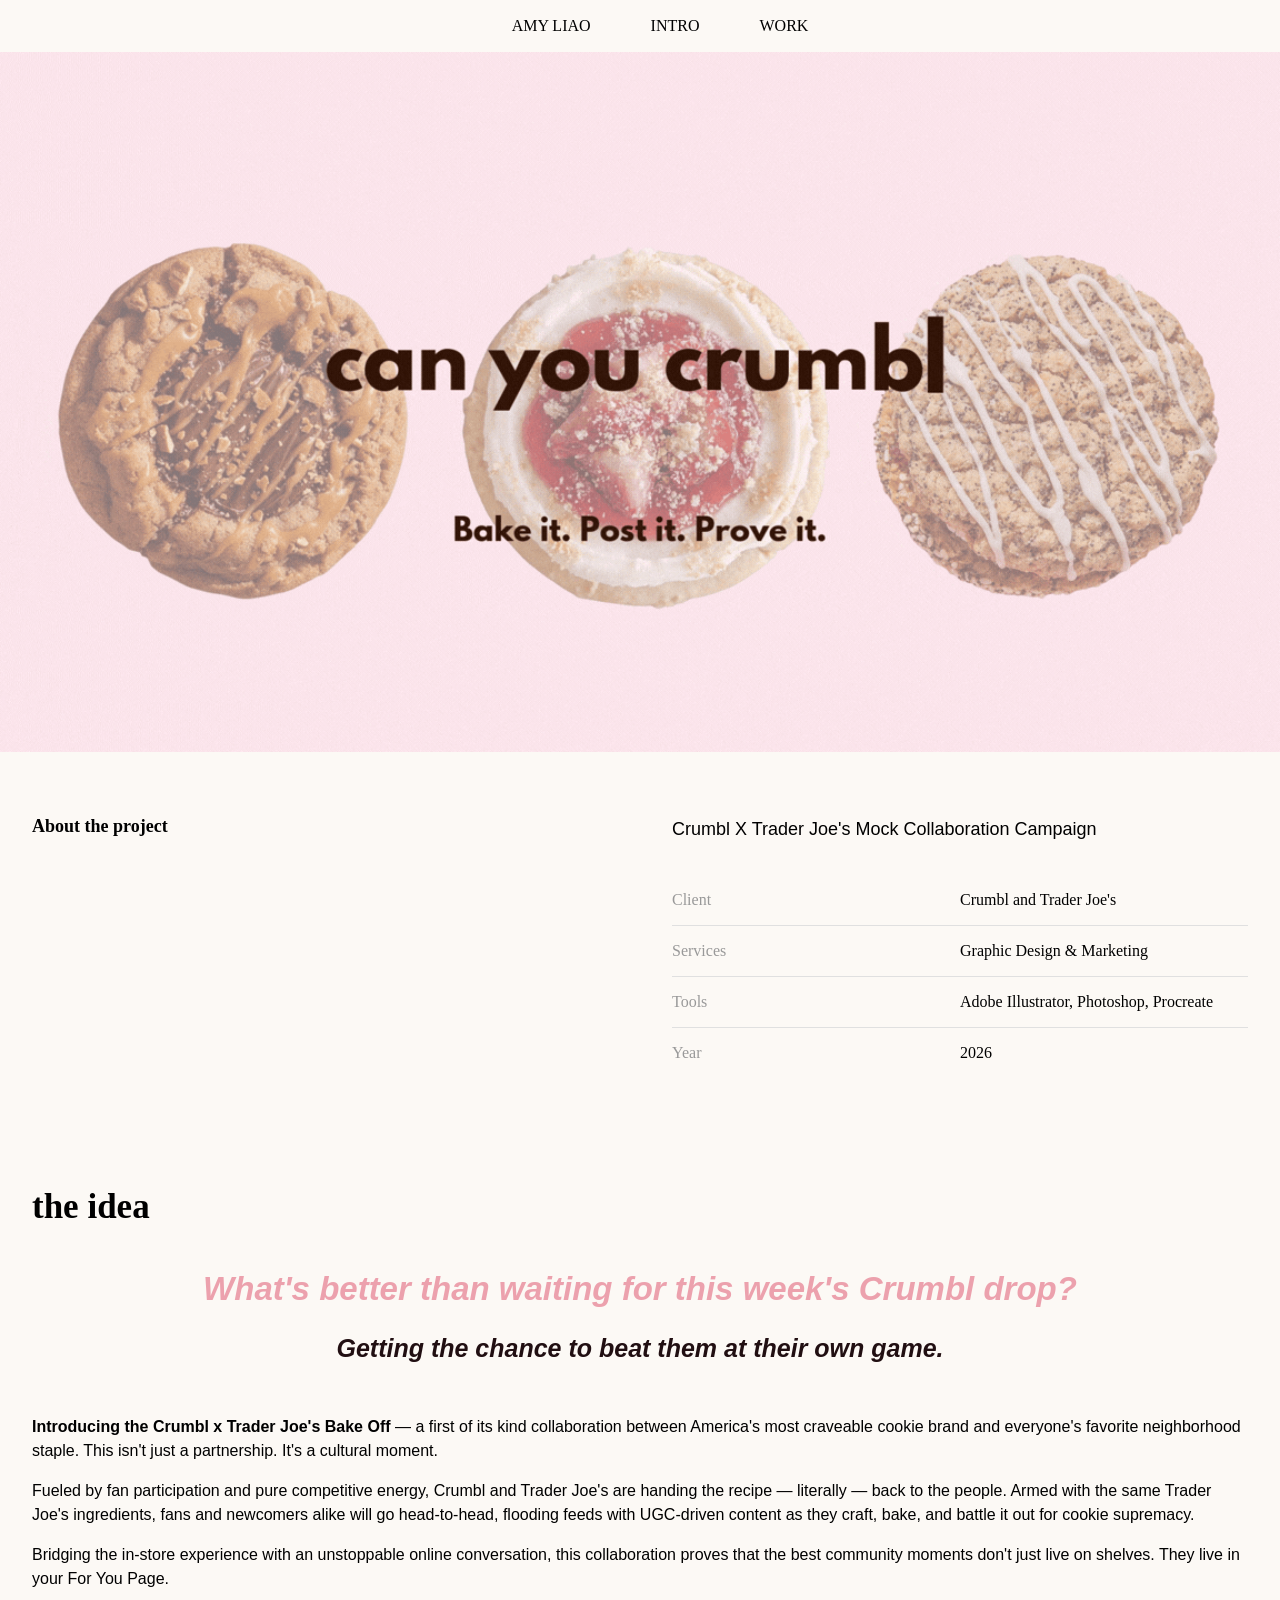
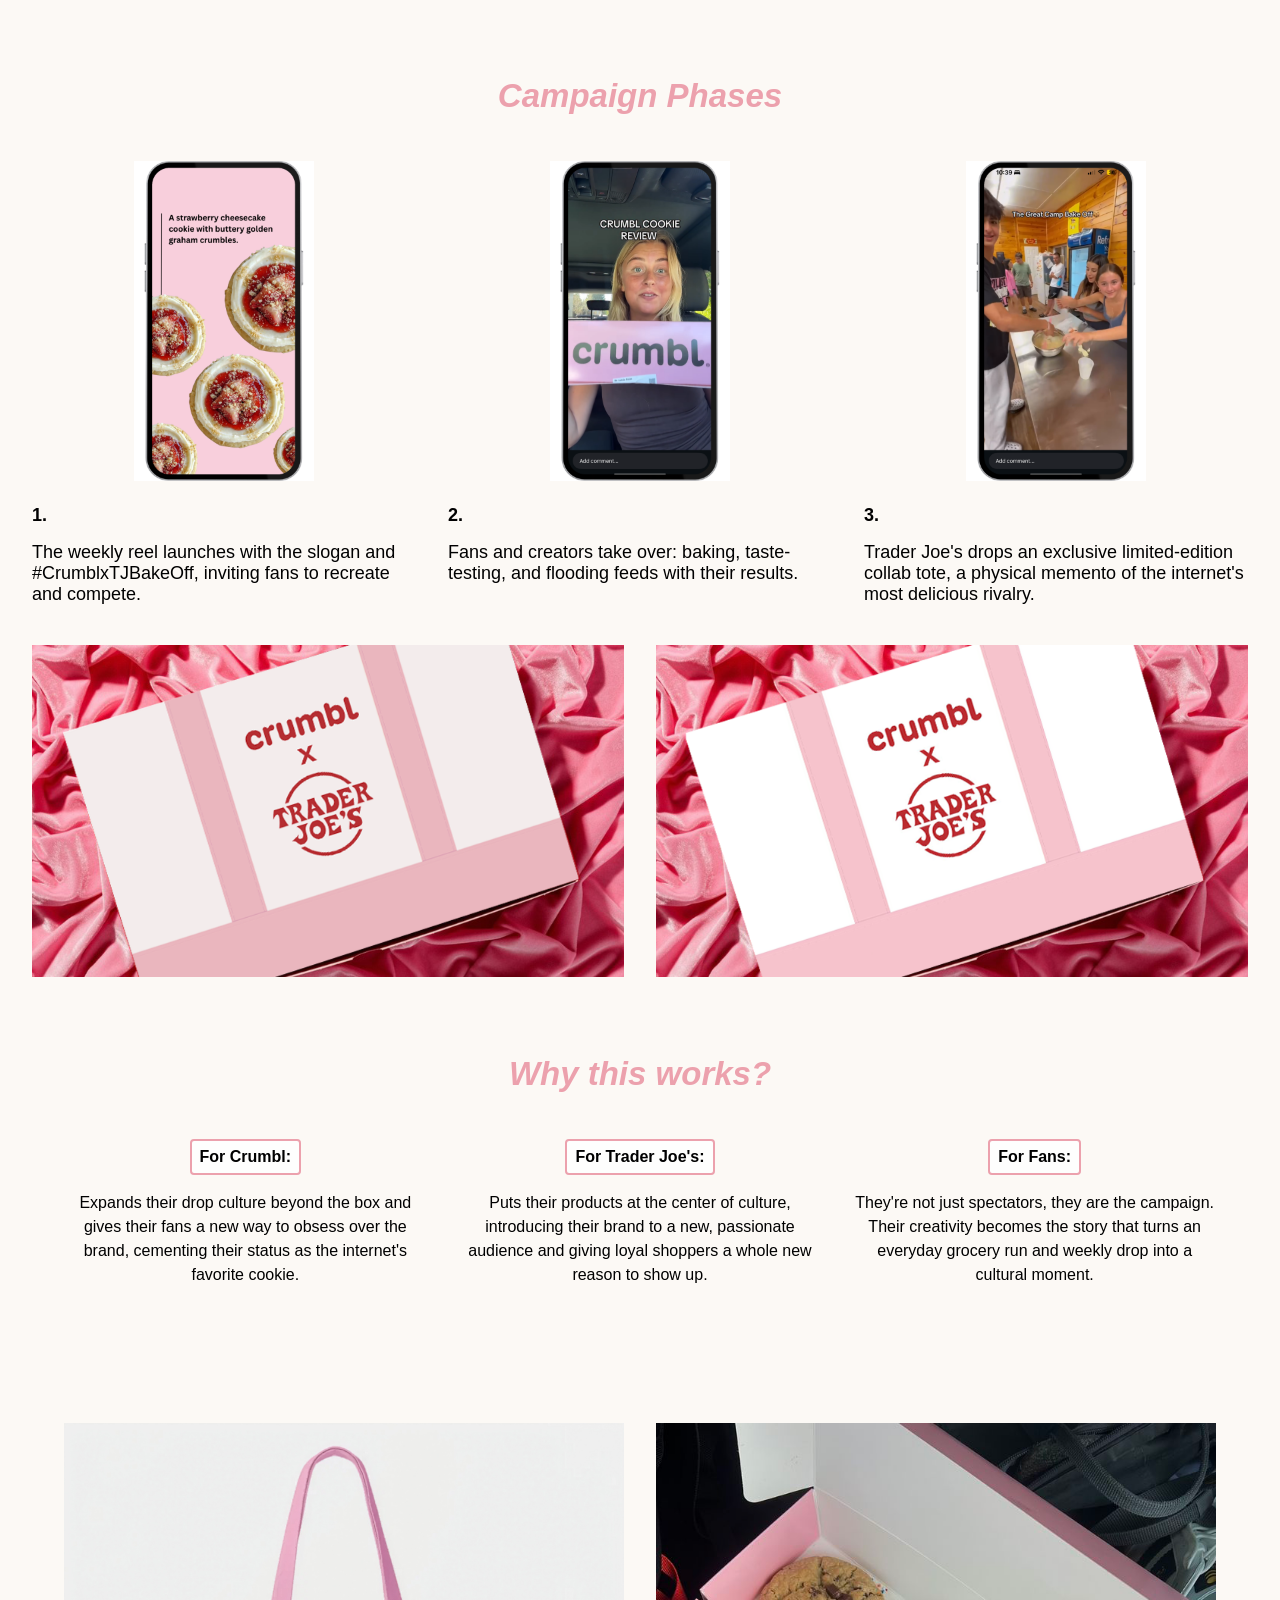
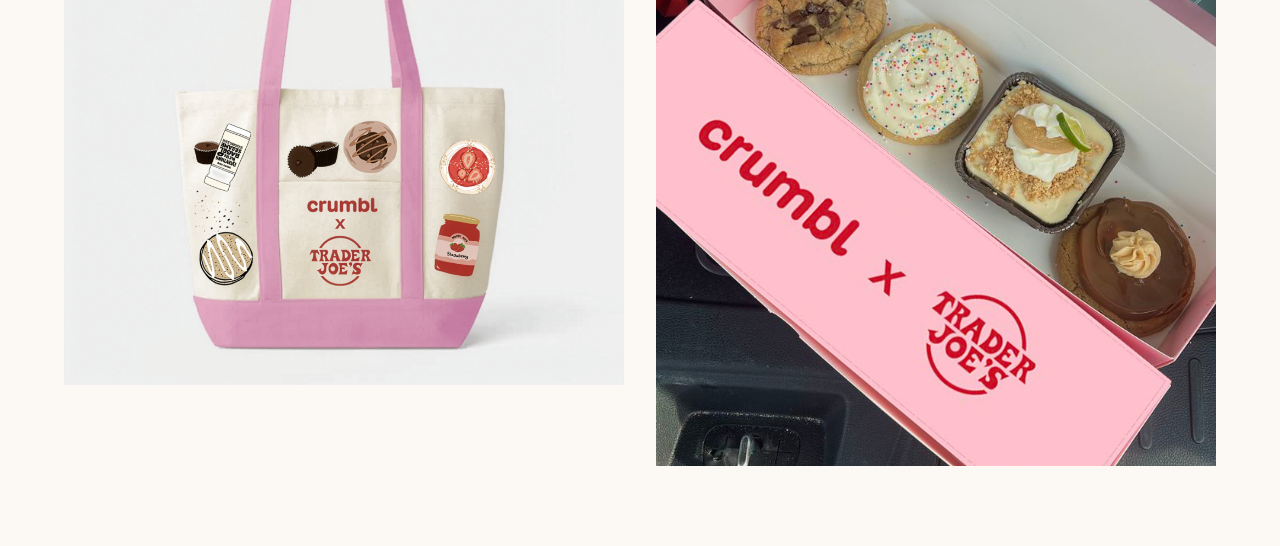
==== crumbl x tj.html @ 6d9e6a3c "crumbl" ====
<!DOCTYPE html>
<html lang="en">
<head>
    <meta charset="UTF-8">
    <meta name="viewport" content="width=device-width, initial-scale=1.0">
    <title>Crumbl x TJ</title>
    <link rel="stylesheet" href="style.css">
</head>
<body>
    <nav class="nav">
            <ul>
                <li><a href="index.html">AMY LIAO</a></li>
                <li><a href="intro.html">INTRO</a></li>
                <li><a href="work.html">WORK</a></li>
            </ul>
    </nav>

    <div class="hero-image">
        <img src="visuals /crumb hero screen.gif" alt="Crumbl Hero Screen">
    </div>


    <div class="about-project">
        <div class="info-left">
            <h3>About the project</h3>
        </div>
        <div class="info-right">
            <p>Crumbl X Trader Joe's Mock Collaboration Campaign</p>
            
            <div class="project-details">
                <div class="detail-row">
                    <span class="detail-label">Client</span>
                    <span class="detail-value">Crumbl and Trader Joe's</span>
                </div>
                <div class="detail-row">
                    <span class="detail-label">Services</span>
                    <span class="detail-value">Graphic Design & Marketing </span>
                </div>
                <div class="detail-row">
                    <span class="detail-label">Tools</span>
                    <span class="detail-value">Adobe Illustrator, Photoshop, Procreate</span>
                </div>
                <div class="detail-row">
                    <span class="detail-label">Year</span>
                    <span class="detail-value">2026</span>
                </div>
            </div>
        </div>
    </div>

    <div class="text-content">
        <h2><strong>the idea</strong></h2>
        <div class="subline1"> 
             <p><strong><i> What's better than waiting for this week's Crumbl drop? </i></p> </strong>
        </div>
        <div class="subline2"> 
             <p><strong><i> Getting the chance to beat them at their own game. </i></p> </strong>
        </div>
        <p> <strong>Introducing the Crumbl x Trader Joe's Bake Off</strong>  — a first of its kind collaboration between America's most craveable cookie brand and everyone's favorite neighborhood staple. This isn't just a partnership. It's a cultural moment. </p>
        <p> Fueled by fan participation and pure competitive energy, Crumbl and Trader Joe's are handing the recipe — literally — back to the people. Armed with the same Trader Joe's ingredients, fans and newcomers alike will go head-to-head, flooding feeds with UGC-driven content as they craft, bake, and battle it out for cookie supremacy. </p>
    
        <p> Bridging the in-store experience with an unstoppable online conversation, this collaboration proves that the best community moments don't just live on shelves. They live in your For You Page. 
        </p>
    </div>

    <div class="text-content">
        <div class="subline1"> 
            <p><strong><i> Campaign Phases </i></strong></p> 
    
        </div>
    </div>

     <div class="campaign-phase">
        <div class="campaign-step">
                <img src="visuals /cookiestory.png" alt="cookie reveal">
                <p><strong>1.</strong></p>
                <p>The weekly reel launches with the slogan and #CrumblxTJBakeOff, inviting fans to recreate and compete.</p>
        </div>
    
            <div class="campaign-step">
                <img src="visuals /reviewstory.png" alt="Crumbl Review">
                <p><strong>2.</strong>  </p>
                <p>Fans and creators take over: baking, taste-testing, and flooding feeds with their results.</p>
        </div>
        <div class="campaign-step">
                <img src="visuals /bakingstory.png" alt="Baking Story">
                <p><strong>3.</strong>  </p>
                <p>Trader Joe's drops an exclusive limited-edition collab tote,  a physical memento of the internet's most delicious rivalry.</p>
        </div>
    </div>
    
    <div class="mockups">
        <div class="mockup-gallery">
            
        <img src="visuals /26cookie.png" alt="Crumbl x TJ Mockup 1">
        <img src="visuals /6cookie.png" alt="Crumbl x TJ Mockup 2">
        </div>
    </div>

    <div class="text-content">
        <div class="subline1"> 
            <p><strong><i> Why this works? </i></strong></p>
        </div>
        <div class="chart">
            <div class="chart-item">
                <p class="chart-label">For Crumbl:</p>
                <p>Expands their drop culture beyond the box and gives their fans a new way to obsess over the brand, cementing their status as the internet's favorite cookie.</p>
            </div>
            <div class="chart-item">
                <p class="chart-label">For Trader Joe's:</p>
                <p>Puts their products at the center of culture, introducing their brand to a new, passionate audience and giving loyal shoppers a whole new reason to show up.</p>
            </div>
            <div class="chart-item">
                <p class="chart-label">For Fans:</p>
                <p>They're not just spectators, they are the campaign. Their creativity becomes the story that turns an everyday grocery run and weekly drop into a cultural moment.</p>
            </div>
        </div>
    </div>


    <div class="text-content">
        <div class="mockup-gallery">
        <img src="visuals /totemockup.png" alt="TJtotebag">
        <img src="visuals /4cookiebox.png" alt="">
        </div>
        </div>
    </div>      
        
    
</body>
</html>
        <p> </p>
    </div>
</body>
</html>
---- style.css ----
/* Visual elements: add extra top/bottom padding
	 - I included `.visual`, `.visual-dic`, `.visual-div`, and `figure`
	 - If you meant a specific selector, tell me and I'll adjust it. */
/* Page padding: ensure 1in padding around the viewport */
body {
	font-family: "Helvetica Neue";
    box-sizing: border-box;
	margin: 0;
    background-color: #fcf9f5;
}

/* Global paragraph font and extra vertical spacing */
p {
	font-family: "Helvetica Neue", Helvetica, Arial, sans-serif;
	padding-top: 0.5rem;
	padding-bottom: 0.5rem;
	margin-top: 0;
	margin-bottom: 0;
    font-size: 18px;
}

.hero-image {
    padding: 2rem 0 0 0;
    /* no fixed width/height here; the inner <img> will be constrained to the content column */
}

.hero-image img {
    display: block;
    /* Fill the available width (no 9rem gutters) and stay responsive */
    width: 100%;
    max-width: 100%;
    height: auto;
    margin: 0 auto;
}


.advideo {
    padding-left: 9rem;
    padding-right: 9rem;
    padding-top: 2rem;
    padding-bottom: 2rem;
}

.advideo video {
    display: block;
    /* Fill the available width (no 9rem gutters) and stay responsive */
    width: 100%;
    max-width: 100%;
    height: auto;
    margin: 0 auto;
}



.header {
    padding-left: 9rem;
    padding-right: 9rem;
}

.header p {
    padding-top: 2em;
}
.header h1 {
    font-size: 41px;
    padding-top:0;
}

.bio {
    padding-left: 9rem;
    padding-right: 9rem;
    padding-top: 2rem;
    padding-bottom: 2rem;
}

.bio h2 {
    font-size: 35px;
}

.bio p {
    font-size: 16px;
    line-height: 1.5;
}

/* Two-column layout for bio-column: h2 left, p right */
.bio-column {
    padding-left: 9rem;
    padding-right: 9rem;
    padding-top: 2rem;
    padding-bottom: 2rem;
    display: grid;
    grid-template-columns: 1fr 1fr;
    gap: 2rem;
    align-items: start;
}

.bio-column h2 {
    grid-column: 1;
}

.bio-column p {
    grid-column: 2;
}

/* Responsive: stack on smaller screens */
@media (max-width: 900px) {
    .bio-column {
        grid-template-columns: 1fr;
        gap: 1rem;
    }
    .bio-column h2 {
        grid-column: 1;
    }
    .bio-column p {
        grid-column: 1;
    }
}

/* Responsive padding for content sections */
@media (max-width: 1200px) {
    .header, .bio, .advideo, .bio-column {
        padding-left: 6rem;
        padding-right: 6rem;
    }
}

@media (max-width: 900px) {
    .header, .bio, .advideo, .bio-column {
        padding-left: 4rem;
        padding-right: 4rem;
    }
}

@media (max-width: 720px) {
    .header, .bio, .advideo, .bio-column {
        padding-left: 2rem;
        padding-right: 2rem;
    }
}

@media (max-width: 520px) {
    .header, .bio, .advideo, .bio-column {
        padding-left: 1rem;
        padding-right: 1rem;
    }
}

/* Sticky/fixed navbar styles for projectlevelshoes.html */
.nav {
	position: fixed;
	top: 0in; /* stays below the page 1in padding */
	left: 0;
	right: 0;
	display: flex;
	justify-content: center;
	gap: 3rem; /* 3rem spacing between links */
	background-color: #fcf9f5;
	z-index: 1000;
	padding: 0.3rem 0;

}

.nav a {
	text-decoration: none;
	font-weight: 450;
    height: 100%;
    padding: 0 30px;
    display: flex;
    text-decoration: none;
    align-items: center;
    color: black;
    font-size: 16px;
}

.nav ul {
    list-style: none;
    display: flex;
    justify-content: flex-end;
    align-items: center;
}

.nav li {
    height: 10px;


}


.nav li:first-child{
    margin-right: auto;
}

.nav a:hover,
.nav a:focus,
.nav a:active {
	text-decoration: underline;
}
/*nav bar */
/* Apply active state styling */
.nav a.active {
    text-decoration: underline;
    font-weight: 700;
}

.nav a.active::before {
    content: "     ✿";
}

/* Optional: small responsive adjustment so gap doesn't overflow on narrow screens */
@media (max-width: 520px) {
	.nav { gap: 1rem; }
}

/* Show only the scrollbar thumb (no track background) */
/* Firefox */
html, body {
    scrollbar-width: thin;
    scrollbar-color: rgba(0,0,0,0.35) transparent; /* thumb color, track transparent */
}

/* Internet Explorer 10+ */
html { -ms-overflow-style: auto; }

/* Chrome, Safari and Opera */
body::-webkit-scrollbar {
    width: 12px;
    height: 12px;
}

body::-webkit-scrollbar-track {
    background: transparent; /* no background for the track */
}

body::-webkit-scrollbar-thumb {
    background-color: rgba(0,0,0,0.35);
    border-radius: 6px;
    border: 3px solid transparent; /* create padding so track stays invisible */
    background-clip: content-box;
}

/* Note: scrollbar thumb is visible; track is transparent. Scrolling remains functional. */

/* Photo row: 2x2 grid of images */
.photo-row {
    display: grid;
    grid-template-columns: repeat(2, 1fr);
    gap: 1rem; /* space between images */
    justify-items: center;
    align-items: start;
    margin-top: 3rem;
    margin-bottom: 3rem;
}

.photo-row img {
    width: 100%;
    height: auto;
    display: block;
}

/* On very small screens stack to a single column */
@media (max-width: 520px) {
    .photo-row {
        grid-template-columns: 1fr;
    }
}


/* Photo-panel: left Filters + right rotating images (one at a time) */
.photo-panel {
    display: flex;
    gap: 1rem;
    align-items: center;
    margin-top: 3rem;
    margin-bottom: 3rem;
}

.photo-panel .filters {
    flex: 0 0 180px; /* fixed left column width */
}

.photo-panel .filters p {
    margin: 0;
    
}

.photo-panel .rotator {
    flex: 1 1 auto;
    position: relative;
    overflow: hidden;
    height: 100vh;
}

.photo-panel .rotator .rot-img {
    position: static;
    display: none;
    width: 100%;
    height: auto;
    object-fit: cover;
}

.photo-panel .rotator .rot-img.active {
    display: block;
}

@media (max-width: 720px) {
    .photo-panel { flex-direction: column; }
    .photo-panel .filters { width: 100%; flex: 0 0 auto; }
    .photo-panel .rotator { width: 100%; aspect-ratio: 4/3; }
}

/* WORK PAGE blocks: 3-column grid with 2em gap */
.workblocks {
    display: grid;
    grid-template-columns: repeat(3, 1fr);
    gap: 2em;
    padding: 2rem;
    margin-top: 2rem;
    margin-bottom: 2rem;
}

.workblock {
    width: 100%;
    overflow: hidden;
}

.workblock img {
    width: 100%;
    height: auto;
    display: block;
    border-radius: 0;
    transition: border-radius 0.6s ease, filter 0.3s ease;
}

.workblock img:hover {
    border-radius: 20px;
    filter: brightness(0.7);
}

.workblock p {
    padding: 0;
    margin: 0.5rem 0 0 0;
}

/* About Project Section: two-column layout */
.about-project {
    display: grid;
    grid-template-columns: 1fr 1fr;
    gap: 4rem;
    padding-left: 2rem;
    padding-right: 2rem;
    padding-top: 4rem;
    padding-bottom: 4rem;
    align-items: start;
}

.info-left h3 {
    font-size: 18px;
    font-weight: 600;
    margin: 0;
    padding: 0;
    color: black;
}

.info-right p {
    font-size: 18px;
    line-height: 1.5;
    margin: 0;
    padding: 0;
}

/* Subline: centered text */
.subline {
    text-align: center;
}

/* Project Details: label-value pairs */
.project-details {
    padding: 0;
    display: grid;
    grid-template-columns: 1fr 1fr;
    gap: 0rem;
    margin-top: 2rem;
}

.detail-row {
    display: contents;
}

.detail-label {
    font-size: 16px;
    color: #999;
    font-weight: 400;
    padding-top: 1rem;
    padding-bottom: 1rem;
    border-bottom: 1px solid #e0e0e0;
}

.detail-value {
    font-size: 16px;
    color: black;
    font-weight: 500;
    text-align: left;
    padding-top: 1rem;
    padding-bottom: 1rem;
    border-bottom: 1px solid #e0e0e0;
}

.detail-row:last-child .detail-label,
.detail-row:last-child .detail-value {
    border-bottom: none;
    padding-bottom: 0;
}

/* text comands */
.text-content {
    padding-left: 2rem;
    padding-right: 2rem;
    padding-top: 2rem;
    padding-bottom: 2rem;
    
}

/* layout for campaign steps: place three .campaign-step items in one horizontal row */
.campaign-phase {
    display: grid;
    grid-template-columns: repeat(3, 1fr);
    gap: 2rem;
    padding-left: 2rem;
    padding-right: 2rem;
    /* constrain width similar to other sections by respecting padding on body */
    box-sizing: border-box;
}

/* size images inside each step so they don't dominate the layout */
.campaign-step img {
    width: 100%;      /* fill step width */
    height: auto;
    max-width: 180px; /* limit to a reasonable size */
    display: block;
    margin: 0 auto 1rem; /* center and add spacing below */
    object-fit: contain;
}

/* chart grid for why this works section */
.chart {
    display: grid;
    grid-template-columns: repeat(3, 1fr);
    gap: 2rem;
    padding-left: 2rem;
    padding-right: 2rem;
    padding-top: 2rem;
    padding-bottom: 2rem;
}

.chart-item {
    display: flex;
    flex-direction: column;
    align-items: center;
    text-align: center;
}

.chart-label {
    background: rgba(255,255,255,0.8);
    padding: 0.25rem 0.5rem;
    border-radius: 4px;
    font-weight: 600;
    margin-bottom: 0.5rem;
    border: 2px solid #eca1ad; /* match subline1 pink */
}


/* add spacing between "why this works" heading and the venn diagram graphic */
.subline2 {
    margin-bottom: 2rem;
}

.venn-wrapper {
    margin-top: 2rem;
}

.text-content p {
    font-size: 16px;
    line-height: 1.5;
}

.text-content h2 {
    font-size: 35px;
}

.subline1 p {
    text-align: center;
    font-size: 33px;
    color: #eca1ad;
}

.subline2 p {
    text-align: center;
    font-size: 25px;
    color: #210f12;
}

/* Mockup Gallery: 2-column grid */
.mockup-gallery {
    display: grid;
    grid-template-columns: 1fr 1fr;
    gap: 2rem;
    padding-left: 2rem;
    padding-right: 2rem;
    padding-top: 2rem;
    padding-bottom: 2rem;
}

.mockup-gallery img {
    width: 100%;
    height: auto;
    display: block;
    object-fit: cover;
}



/* Responsive: about project */
@media (max-width: 1200px) {
    .about-project {
        padding-left: 6rem;
        padding-right: 6rem;
    }
}

@media (max-width: 900px) {
    .about-project {
        grid-template-columns: 1fr;
        gap: 1rem;
        padding-left: 4rem;
        padding-right: 4rem;
    }
    .detail-row {
        grid-template-columns: 1fr;
        text-align: left;
    }
    .detail-value {
        text-align: left;
    }
}

@media (max-width: 720px) {
    .about-project {
        padding-left: 2rem;
        padding-right: 2rem;
    }
}

@media (max-width: 520px) {
    .about-project {
        padding-left: 1rem;
        padding-right: 1rem;
    }
}

/* Responsive: 2 columns on tablets */
@media (max-width: 900px) {
    .workblocks {
        grid-template-columns: repeat(2, 1fr);
    }
}

/* Responsive: 1 column on mobile */
@media (max-width: 520px) {
    .workblocks {
        grid-template-columns: 1fr;
        gap: 1em;
        padding: 1rem;
    }
}
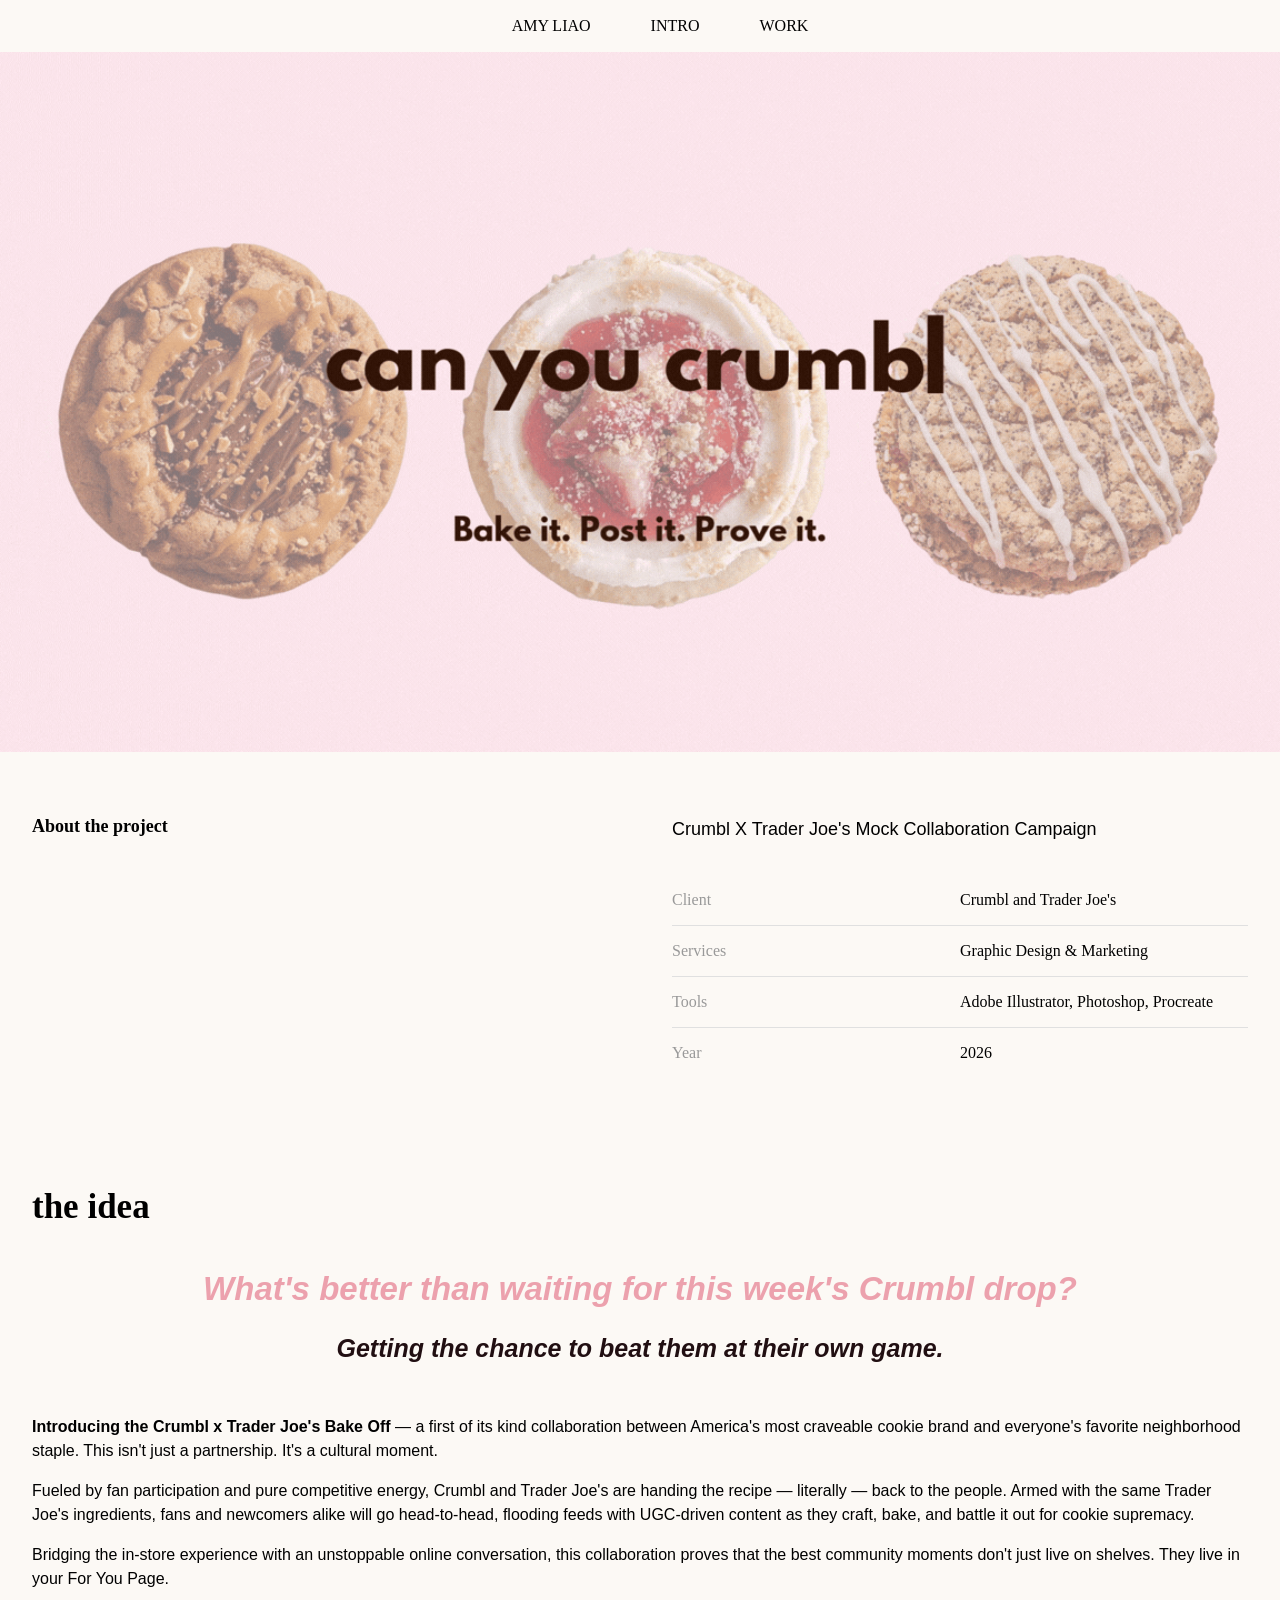
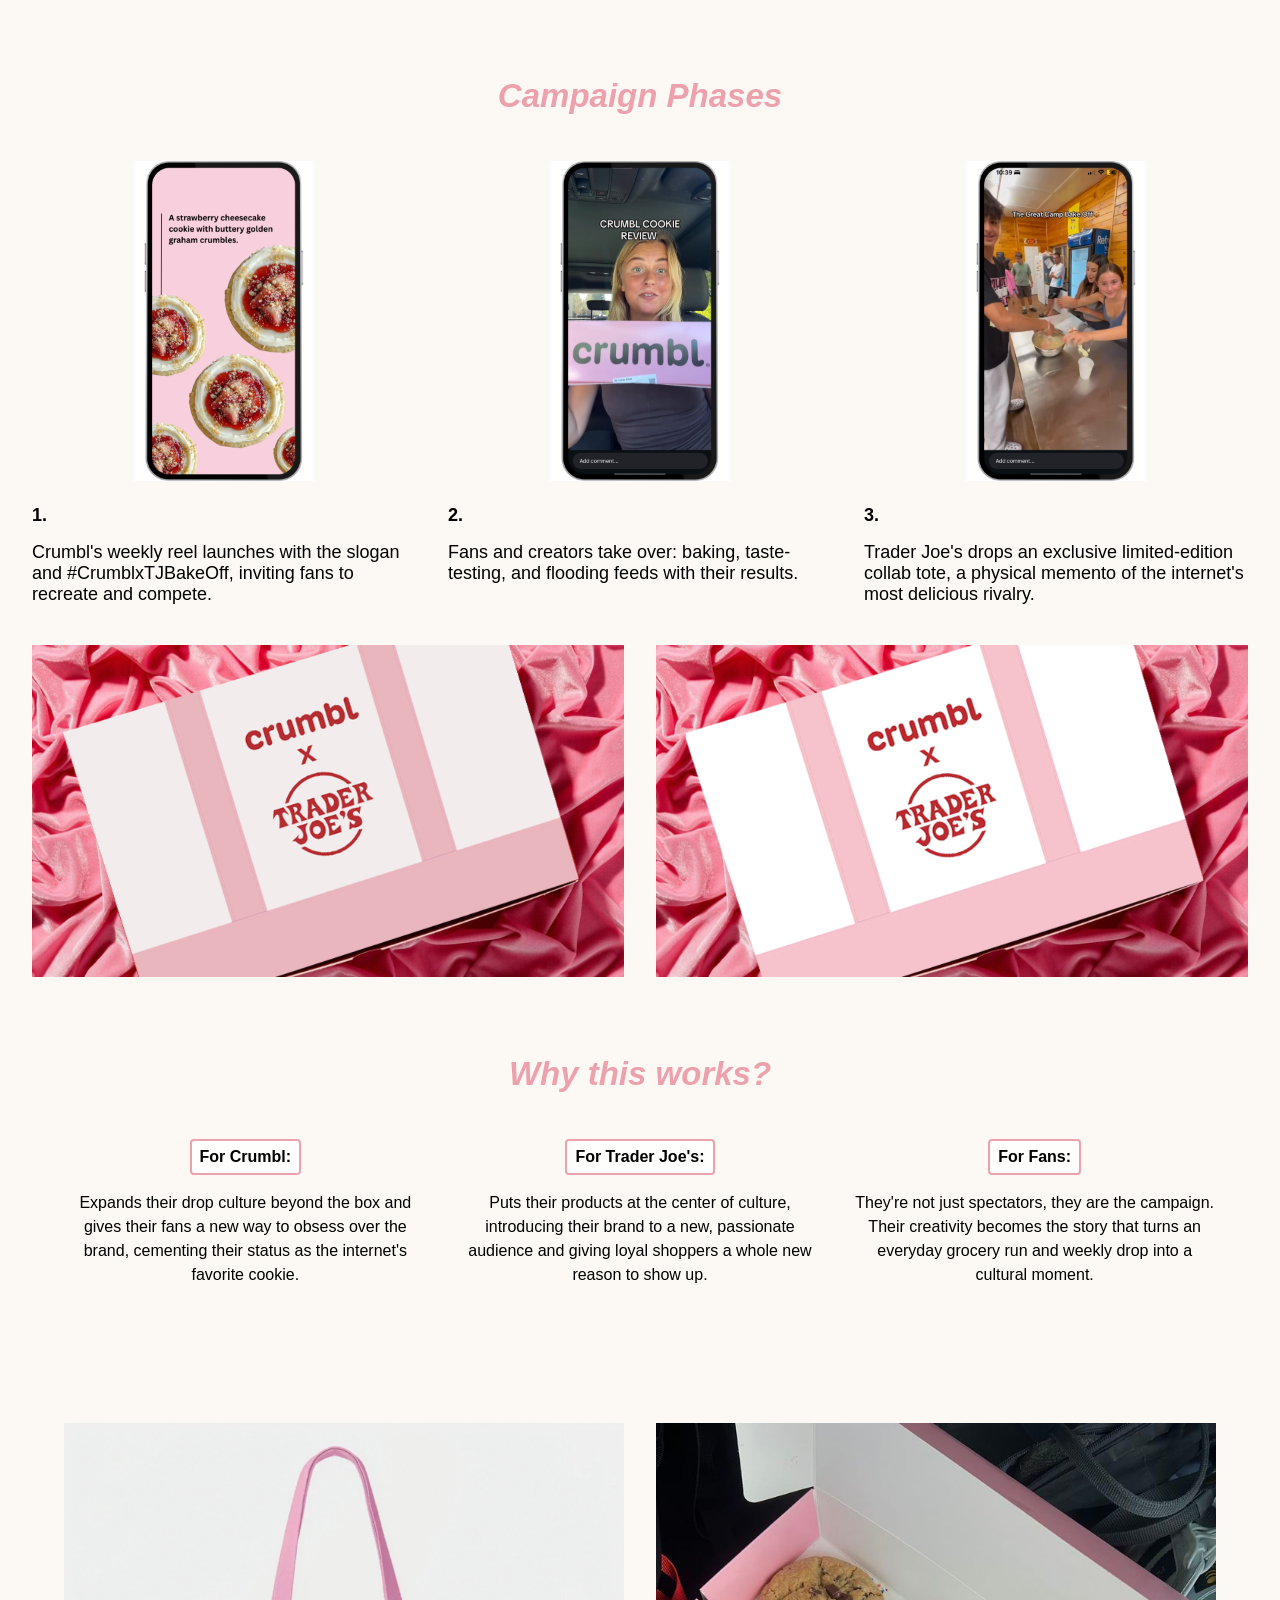
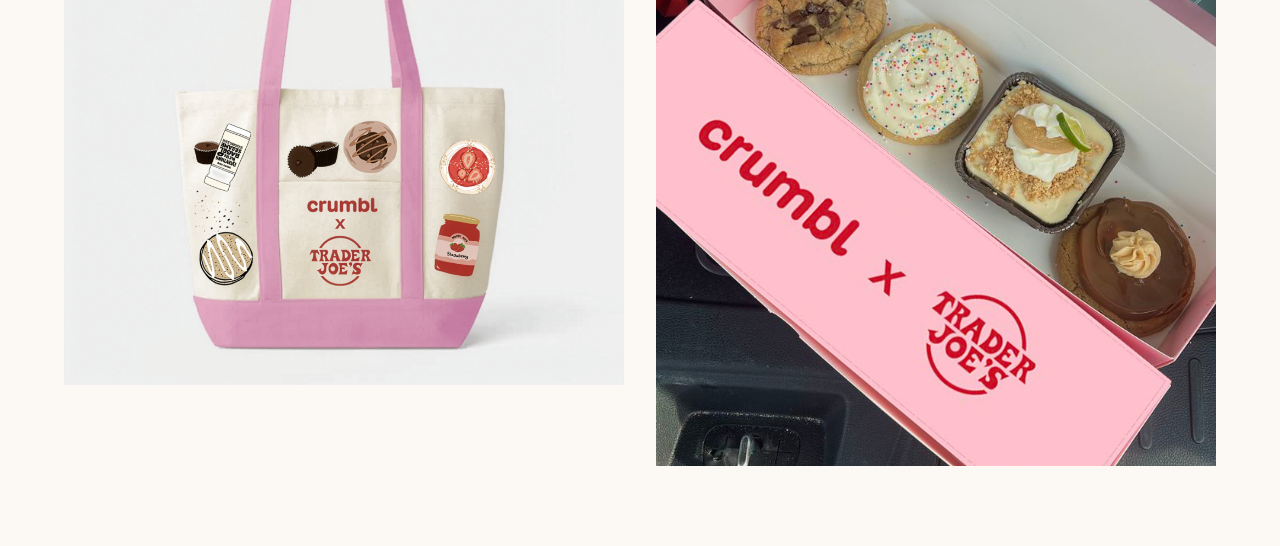
==== commit 6979da3c: "Update crumbl x tj.html" ====
--- a/crumbl x tj.html
+++ b/crumbl x tj.html
@@ -74,7 +74,7 @@
         <div class="campaign-step">
                 <img src="visuals /cookiestory.png" alt="cookie reveal">
                 <p><strong>1.</strong></p>
-                <p>The weekly reel launches with the slogan and #CrumblxTJBakeOff, inviting fans to recreate and compete.</p>
+                <p>Crumbl's weekly reel launches with the slogan and #CrumblxTJBakeOff, inviting fans to recreate and compete.</p>
         </div>
     
             <div class="campaign-step">
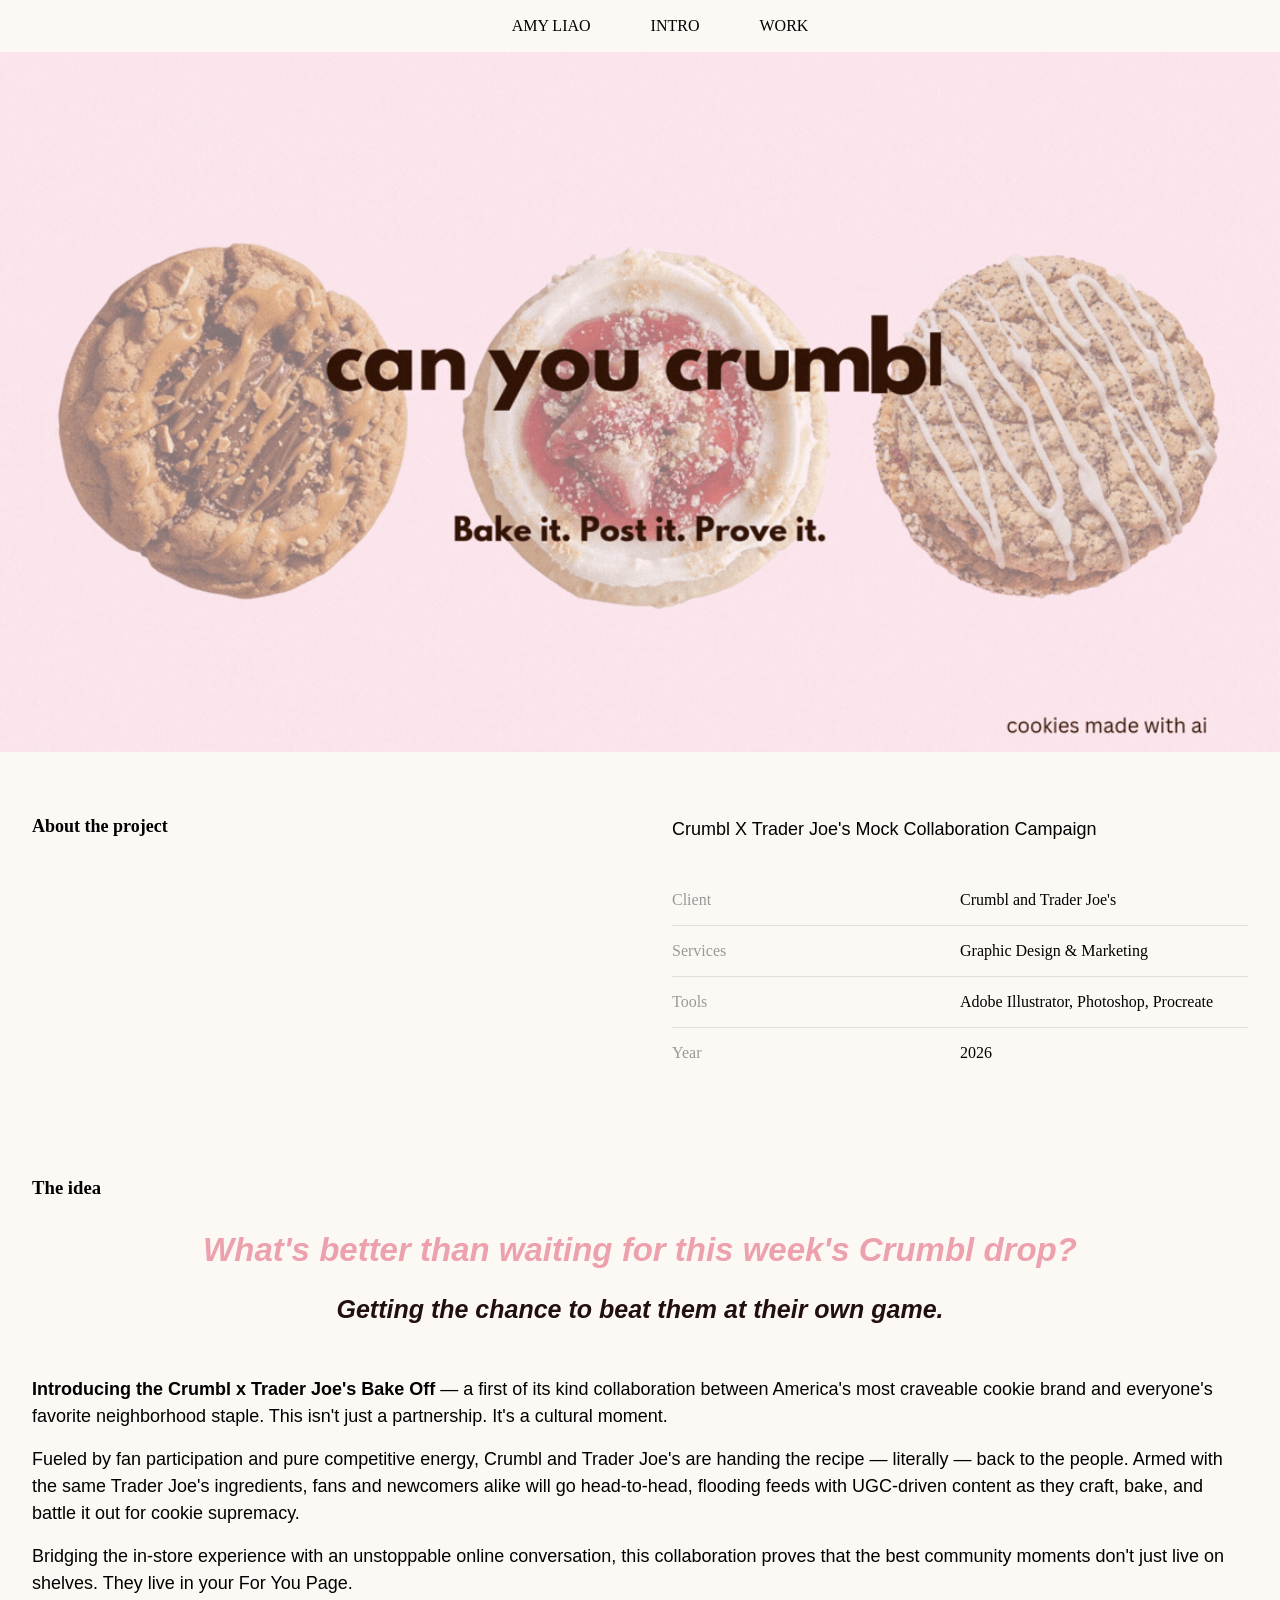
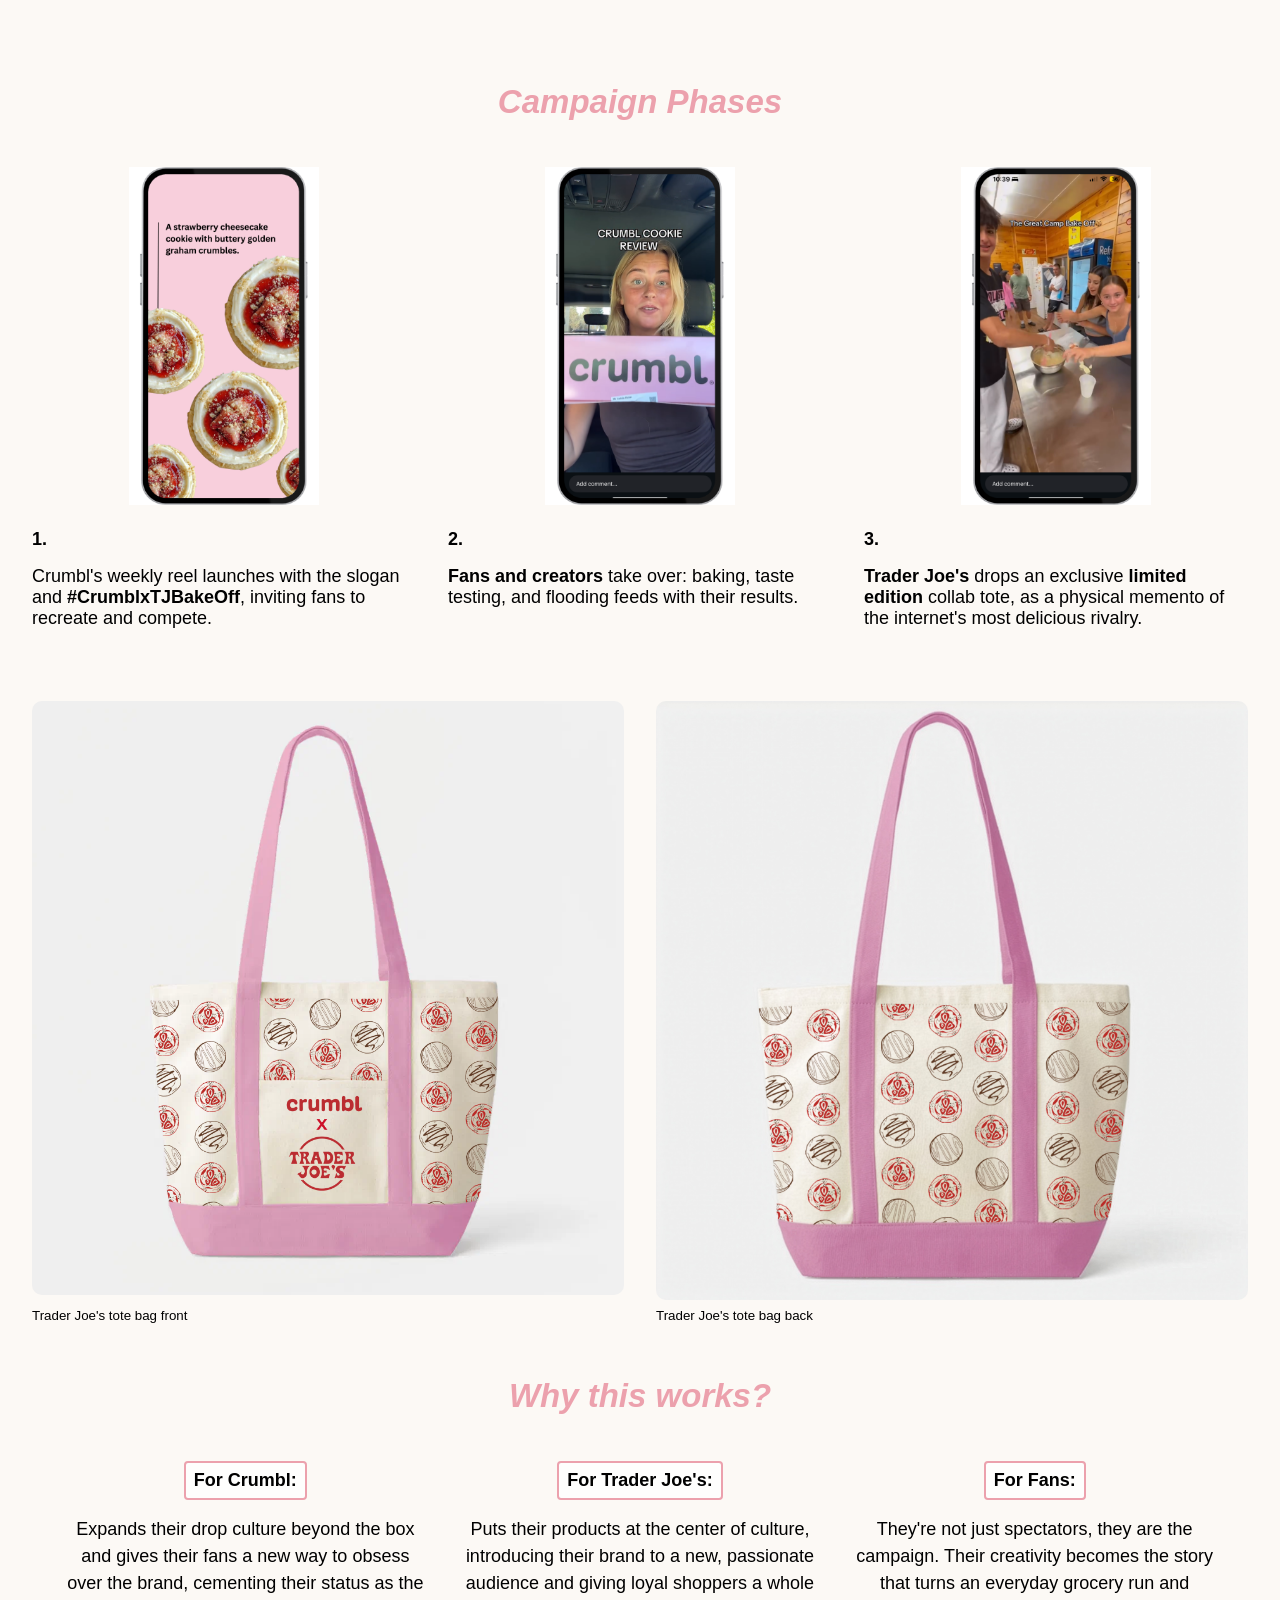
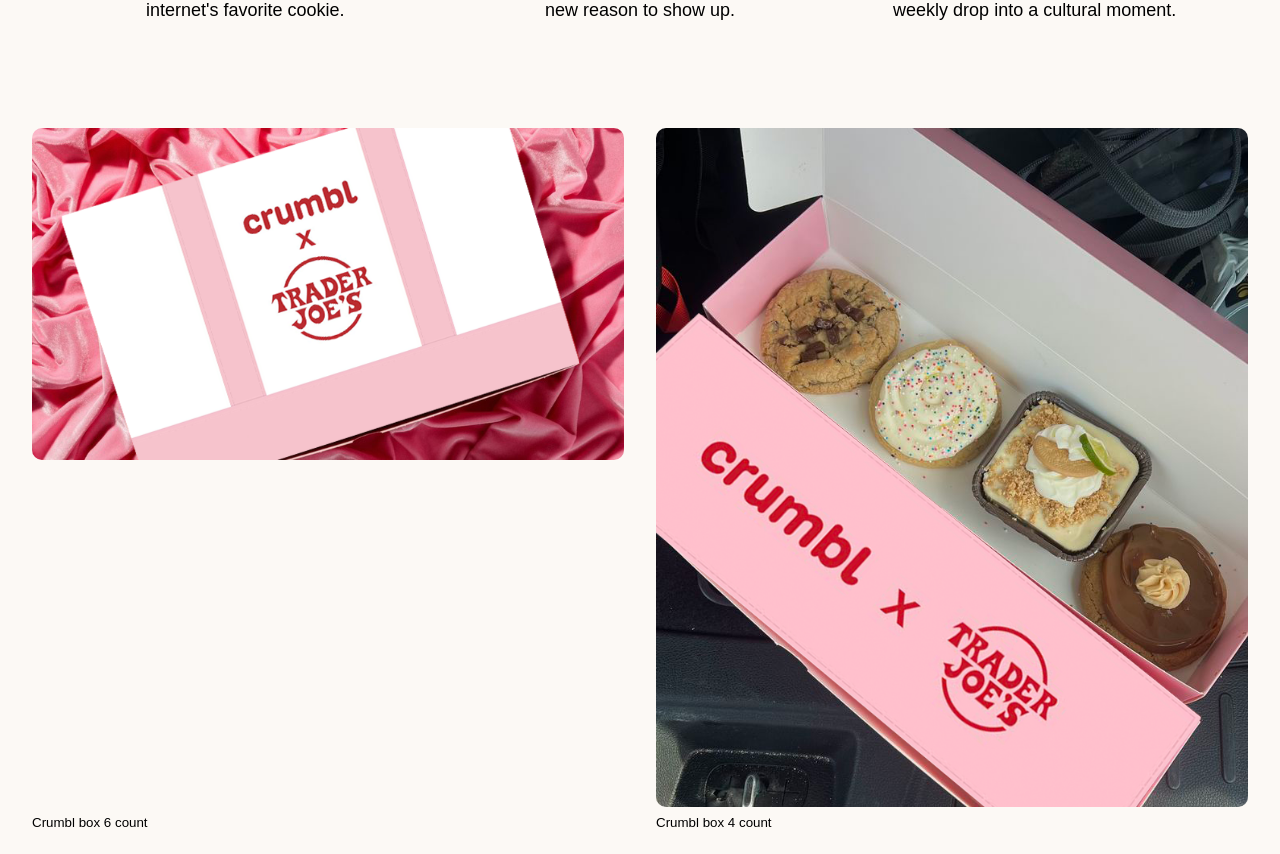
==== commit b18ea7da: "done" ====
--- a/crumbl x tj.html
+++ b/crumbl x tj.html
@@ -16,7 +16,7 @@
     </nav>
 
     <div class="hero-image">
-        <img src="visuals /crumb hero screen.gif" alt="Crumbl Hero Screen">
+        <img src="visuals /crumb hero screen edited2.gif" alt="Crumbl Hero Screen">
     </div>
 
 
@@ -49,7 +49,7 @@
     </div>
 
     <div class="text-content">
-        <h2><strong>the idea</strong></h2>
+        <h3><strong>The idea</strong></h3>
         <div class="subline1"> 
              <p><strong><i> What's better than waiting for this week's Crumbl drop? </i></p> </strong>
         </div>
@@ -74,29 +74,32 @@
         <div class="campaign-step">
                 <img src="visuals /cookiestory.png" alt="cookie reveal">
                 <p><strong>1.</strong></p>
-                <p>Crumbl's weekly reel launches with the slogan and #CrumblxTJBakeOff, inviting fans to recreate and compete.</p>
+                <p>Crumbl's weekly reel launches with the slogan and <strong>#CrumblxTJBakeOff</strong>, inviting fans to recreate and compete.</p>
         </div>
     
             <div class="campaign-step">
                 <img src="visuals /reviewstory.png" alt="Crumbl Review">
                 <p><strong>2.</strong>  </p>
-                <p>Fans and creators take over: baking, taste-testing, and flooding feeds with their results.</p>
+                <p><strong>Fans and creators</strong> take over: baking, taste testing, and flooding feeds with their results.</p>
         </div>
         <div class="campaign-step">
                 <img src="visuals /bakingstory.png" alt="Baking Story">
                 <p><strong>3.</strong>  </p>
-                <p>Trader Joe's drops an exclusive limited-edition collab tote,  a physical memento of the internet's most delicious rivalry.</p>
-        </div>
-    </div>
-    
-    <div class="mockups">
-        <div class="mockup-gallery">
-            
-        <img src="visuals /26cookie.png" alt="Crumbl x TJ Mockup 1">
-        <img src="visuals /6cookie.png" alt="Crumbl x TJ Mockup 2">
+                <p><strong>Trader Joe's</strong> drops an exclusive <strong>limited edition</strong> collab tote, as a physical memento of the internet's most delicious rivalry.</p>
         </div>
     </div>
 
+        <div class="mockups">
+        <div class="mockup-gallery">
+            <img src="visuals /totefront.png" alt="TJtotebagF">
+            <img src="visuals /toteback.png" alt="TJtoteBackB">
+        </div>
+        <div class="mockup-gallery-text">
+            <p> Trader Joe's tote bag front</p>
+            <p> Trader Joe's tote bag back</p>
+        </div>
+    </div>  
+    
     <div class="text-content">
         <div class="subline1"> 
             <p><strong><i> Why this works? </i></strong></p>
@@ -116,17 +119,23 @@
             </div>
         </div>
     </div>
+    
+        
+    <div class="mockups">
+        <div class="mockup-gallery">            
+            <img src="visuals /6cookie.png" alt="Crumbl x TJ Mockup 1">   
+            <img src="visuals /4cookiebox.png" alt="Crumbl x TJ Mockup 2">       
+        </div>
+        <div class="mockup-gallery-text">
+            <p> Crumbl box 6 count</p>
+            <p> Crumbl box 4 count</p>
+        </div>
+    </div>
+        
+        
+        </div>
+    </div>
 
-
-    <div class="text-content">
-        <div class="mockup-gallery">
-        <img src="visuals /totemockup.png" alt="TJtotebag">
-        <img src="visuals /4cookiebox.png" alt="">
-        </div>
-        </div>
-    </div>      
-        
-    
 </body>
 </html>
         <p> </p>
--- a/style.css
+++ b/style.css
@@ -419,6 +419,8 @@
     
 }
 
+
+
 /* layout for campaign steps: place three .campaign-step items in one horizontal row */
 .campaign-phase {
     display: grid;
@@ -426,6 +428,7 @@
     gap: 2rem;
     padding-left: 2rem;
     padding-right: 2rem;
+    padding-bottom: 2rem;
     /* constrain width similar to other sections by respecting padding on body */
     box-sizing: border-box;
 }
@@ -434,7 +437,7 @@
 .campaign-step img {
     width: 100%;      /* fill step width */
     height: auto;
-    max-width: 180px; /* limit to a reasonable size */
+    max-width: 190px; /* limit to a reasonable size */
     display: block;
     margin: 0 auto 1rem; /* center and add spacing below */
     object-fit: contain;
@@ -450,6 +453,7 @@
     padding-top: 2rem;
     padding-bottom: 2rem;
 }
+
 
 .chart-item {
     display: flex;
@@ -478,7 +482,7 @@
 }
 
 .text-content p {
-    font-size: 16px;
+    /*font-size: 16px; */
     line-height: 1.5;
 }
 
@@ -505,8 +509,7 @@
     gap: 2rem;
     padding-left: 2rem;
     padding-right: 2rem;
-    padding-top: 2rem;
-    padding-bottom: 2rem;
+    padding-top: 2rem;    
 }
 
 .mockup-gallery img {
@@ -514,11 +517,84 @@
     height: auto;
     display: block;
     object-fit: cover;
-}
-
-
-
-/* Responsive: about project */
+    border-radius: 10px;
+}
+
+.mockup-gallery-text{
+    display: grid;
+    grid-template-columns: 1fr 1fr;
+    gap: 2rem;
+}
+
+.mockup-gallery-text p {
+    font-size: smaller;
+}
+
+.mockup-gallery-text p:first-child {
+    padding-left: 2rem;
+}
+
+/* Responsive: stack campaign steps vertically on mobile */
+@media (max-width: 768px) {
+    /* Campaign Phases section */
+    .campaign-phase {
+        grid-template-columns: 1fr;
+        gap: 1rem;
+    }
+
+    .campaign-step img {
+        max-width: 70%;
+    }
+
+    /* Why this works section */
+    .chart {
+        grid-template-columns: 1fr;
+        gap: 1rem;
+    }
+
+    /* mockups photo section */
+    .mockup-gallery {
+        grid-template-columns: 1fr;
+        gap: 1rem;
+    }
+}
+
+
+
+
+
+/* Responsive padding for text-content 
+@media (max-width: 1200px) {
+    .text-content {
+        padding-left: 6rem;
+        padding-right: 6rem;
+    }
+}
+
+@media (max-width: 900px) {
+    .text-content {
+        padding-left: 4rem;
+        padding-right: 4rem;
+        flex-direction: column;
+    }
+}
+
+@media (max-width: 720px) {
+    .text-content {
+        padding-left: 2rem;
+        padding-right: 2rem;
+    }
+}
+
+@media (max-width: 520px) {
+    .text-content {
+        padding-left: 1rem;
+        padding-right: 1rem;
+    }
+}
+/* beneath old code */
+
+/* Responsive: about project 
 @media (max-width: 1200px) {
     .about-project {
         padding-left: 6rem;
@@ -556,14 +632,14 @@
     }
 }
 
-/* Responsive: 2 columns on tablets */
+/* Responsive: 2 columns on tablets 
 @media (max-width: 900px) {
     .workblocks {
         grid-template-columns: repeat(2, 1fr);
     }
 }
 
-/* Responsive: 1 column on mobile */
+/* Responsive: 1 column on mobile 
 @media (max-width: 520px) {
     .workblocks {
         grid-template-columns: 1fr;
@@ -571,9 +647,9 @@
         padding: 1rem;
     }
 }
-
-
-
-
-
-
+*/
+
+
+
+
+
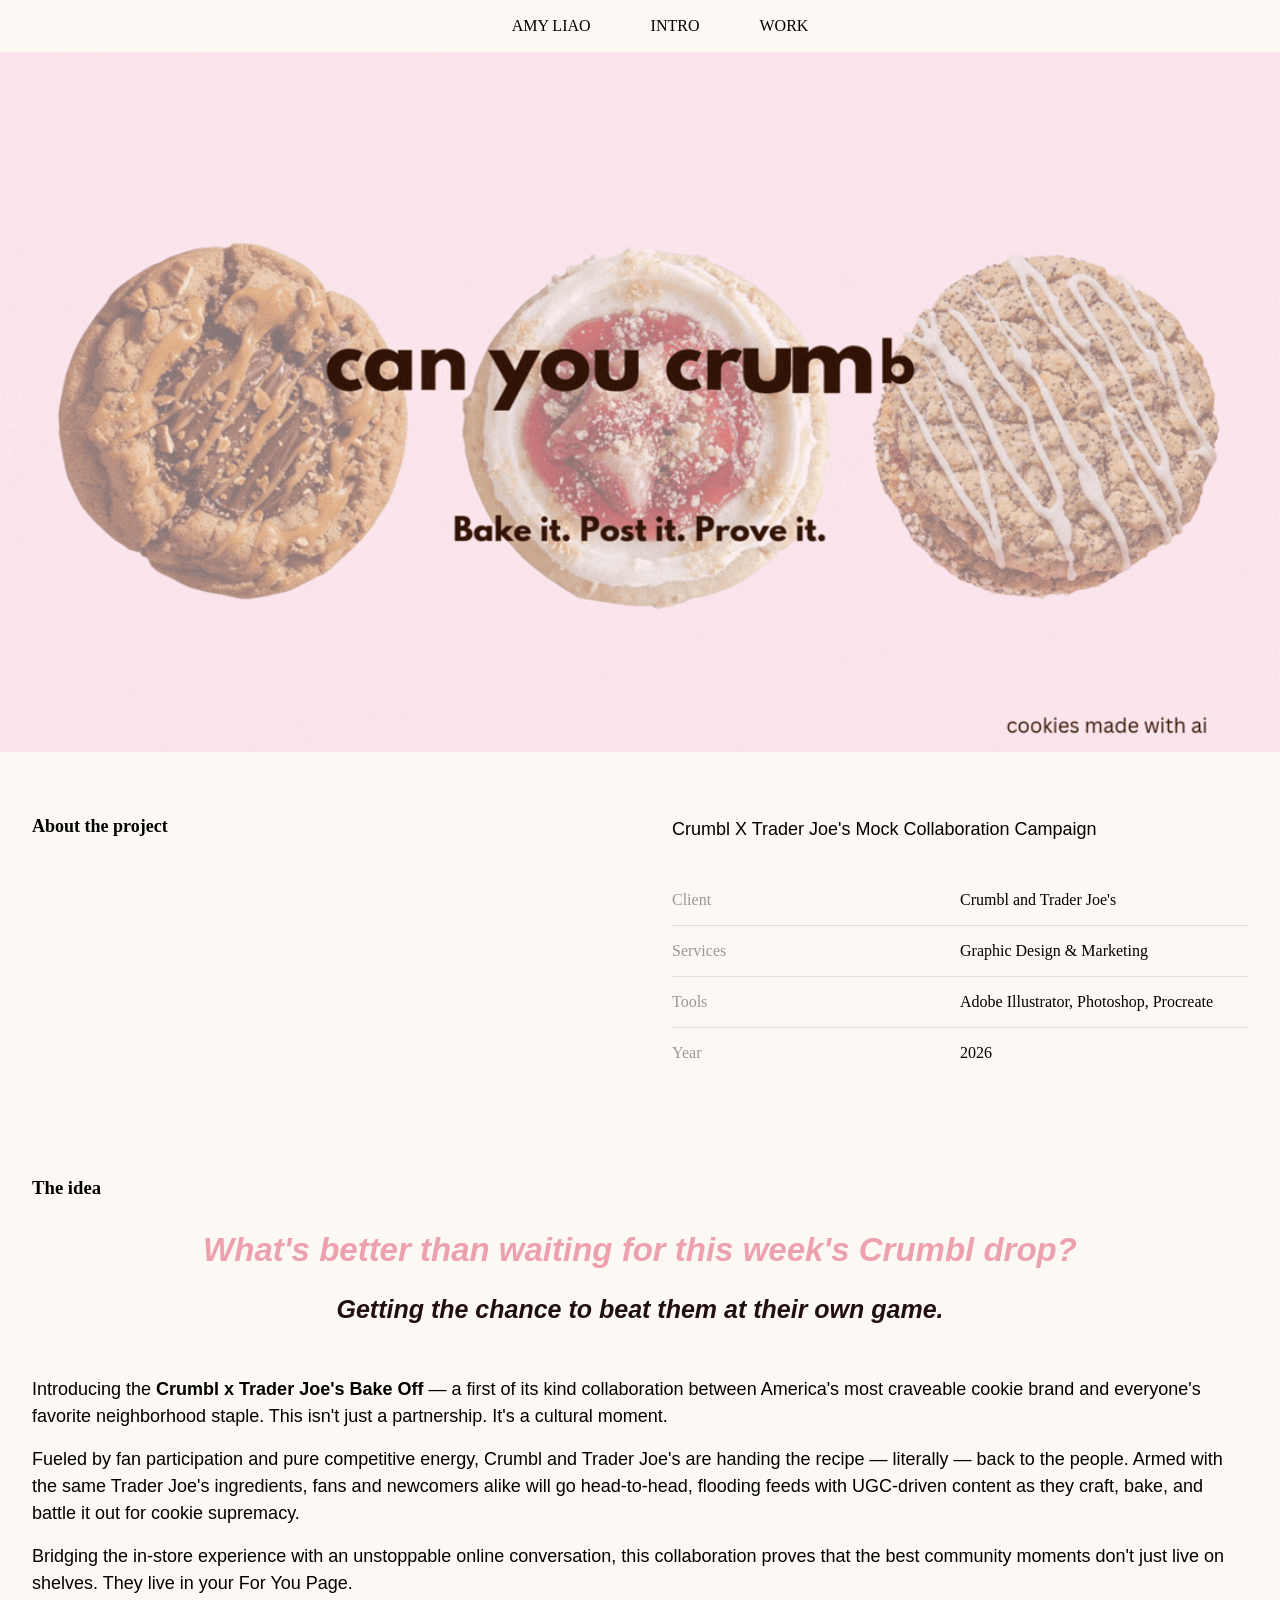
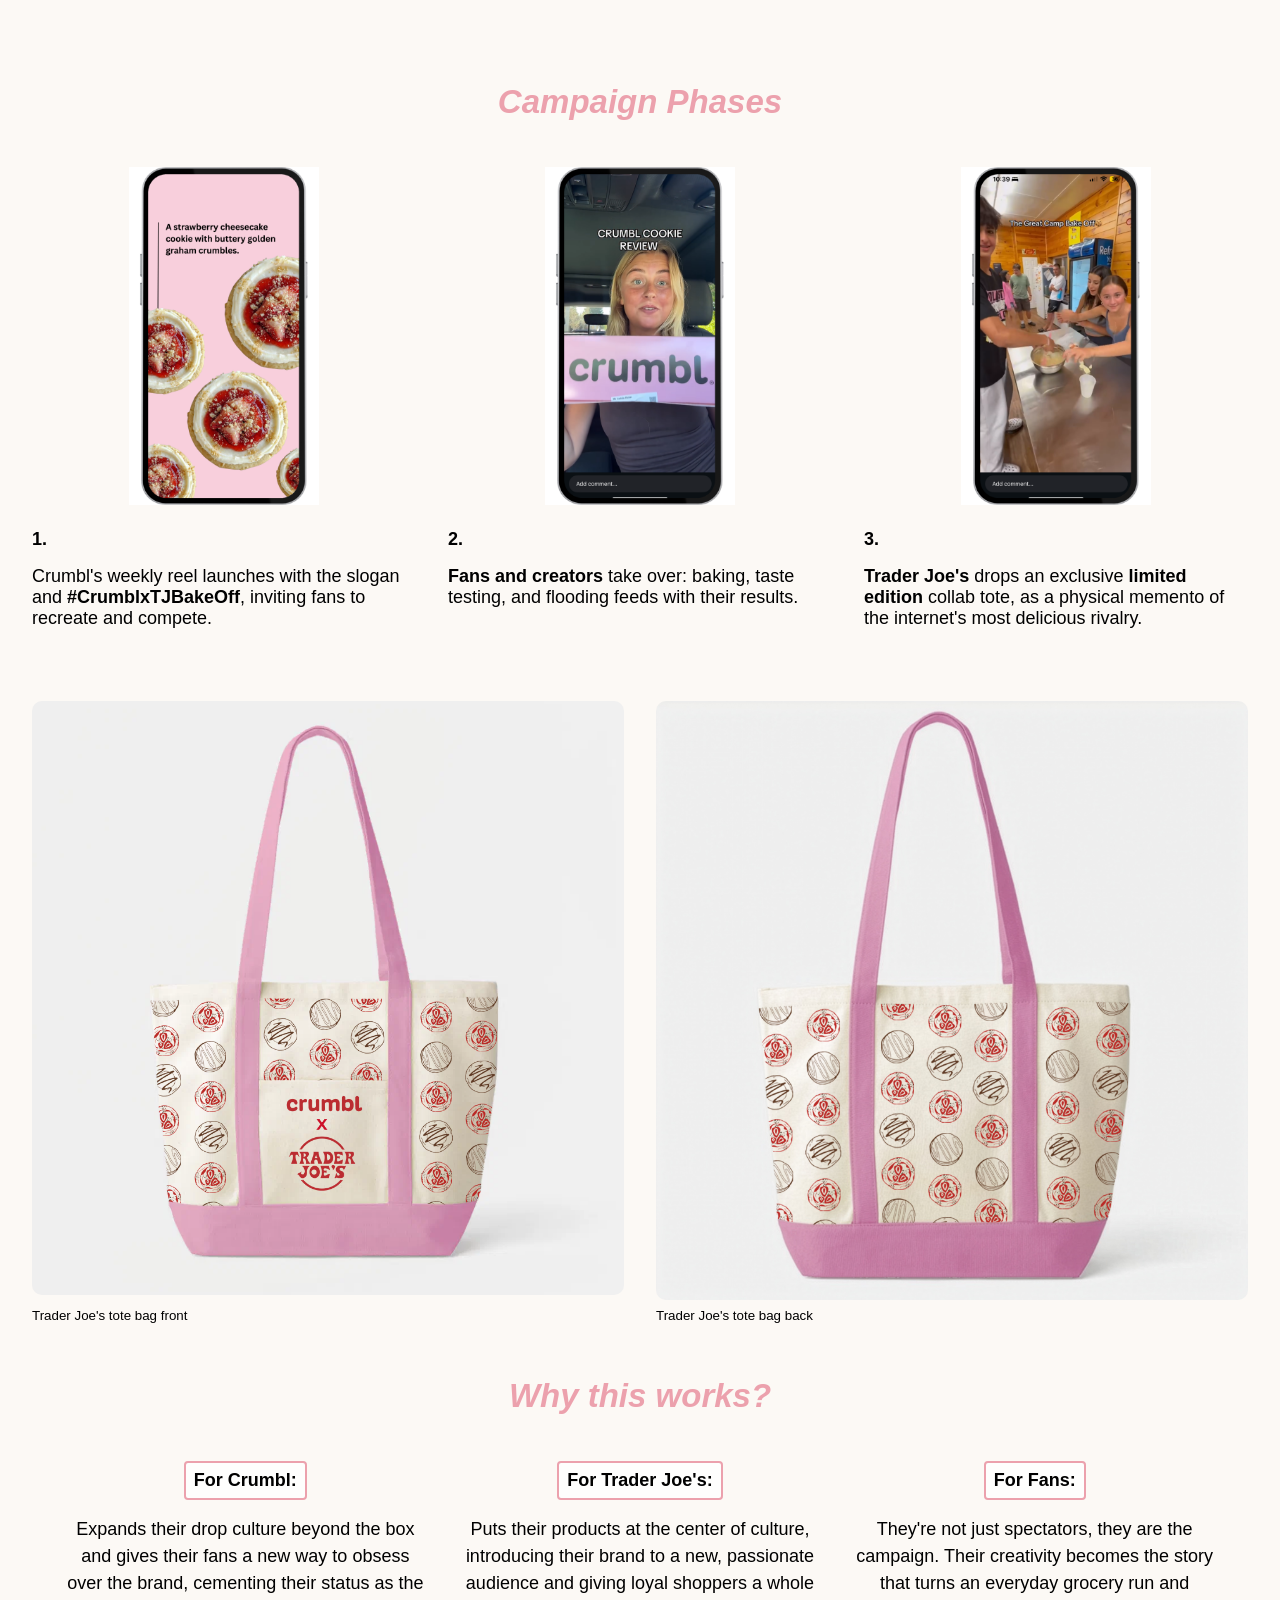
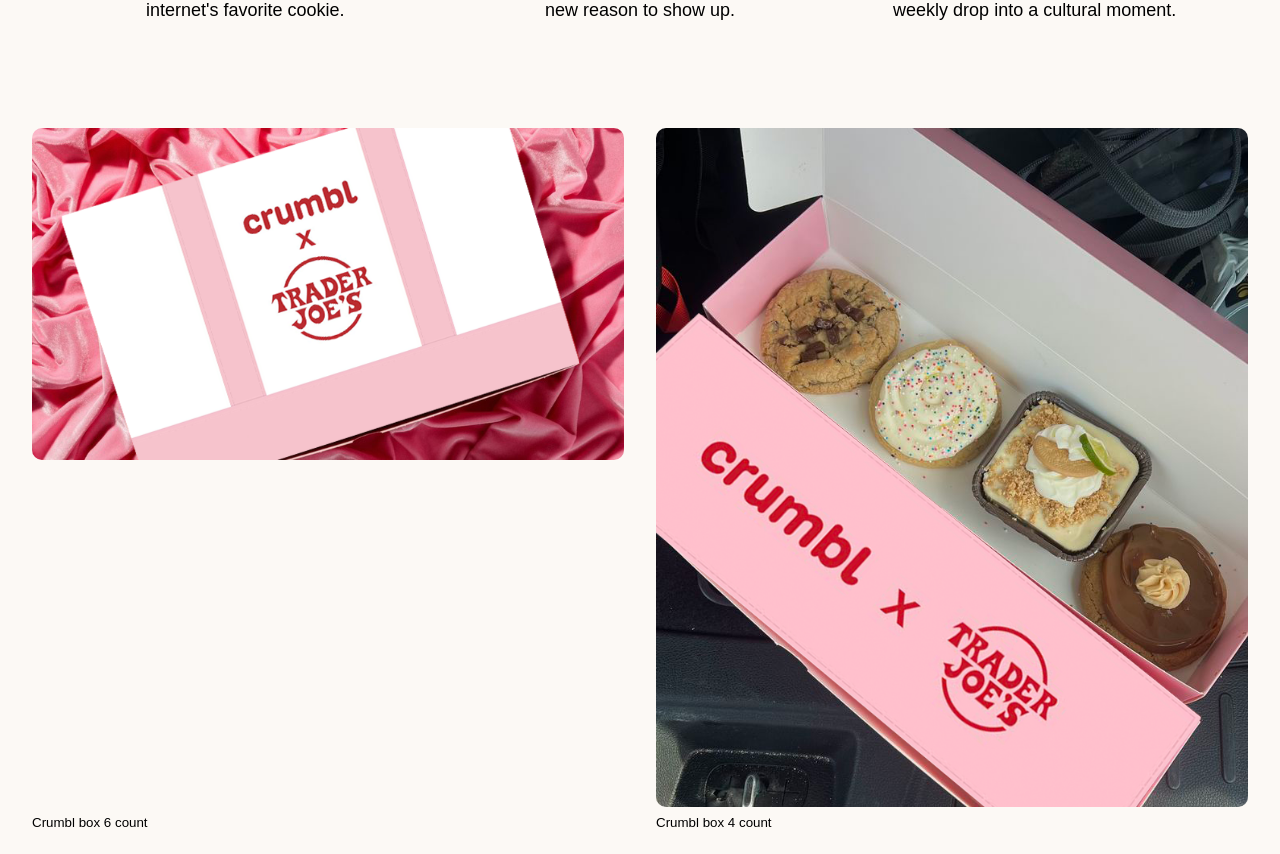
==== commit 60fdaf35: "up" ====
--- a/crumbl x tj.html
+++ b/crumbl x tj.html
@@ -56,7 +56,7 @@
         <div class="subline2"> 
              <p><strong><i> Getting the chance to beat them at their own game. </i></p> </strong>
         </div>
-        <p> <strong>Introducing the Crumbl x Trader Joe's Bake Off</strong>  — a first of its kind collaboration between America's most craveable cookie brand and everyone's favorite neighborhood staple. This isn't just a partnership. It's a cultural moment. </p>
+        <p>Introducing the <strong>Crumbl x Trader Joe's Bake Off</strong>  — a first of its kind collaboration between America's most craveable cookie brand and everyone's favorite neighborhood staple. This isn't just a partnership. It's a cultural moment. </p>
         <p> Fueled by fan participation and pure competitive energy, Crumbl and Trader Joe's are handing the recipe — literally — back to the people. Armed with the same Trader Joe's ingredients, fans and newcomers alike will go head-to-head, flooding feeds with UGC-driven content as they craft, bake, and battle it out for cookie supremacy. </p>
     
         <p> Bridging the in-store experience with an unstoppable online conversation, this collaboration proves that the best community moments don't just live on shelves. They live in your For You Page. 
@@ -99,7 +99,7 @@
             <p> Trader Joe's tote bag back</p>
         </div>
     </div>  
-    
+
     <div class="text-content">
         <div class="subline1"> 
             <p><strong><i> Why this works? </i></strong></p>
--- a/style.css
+++ b/style.css
@@ -557,6 +557,12 @@
         grid-template-columns: 1fr;
         gap: 1rem;
     }
+
+    .about-project {
+        grid-template-columns: 1fr;
+        gap: 1rem;
+       
+    }
 }
 
 
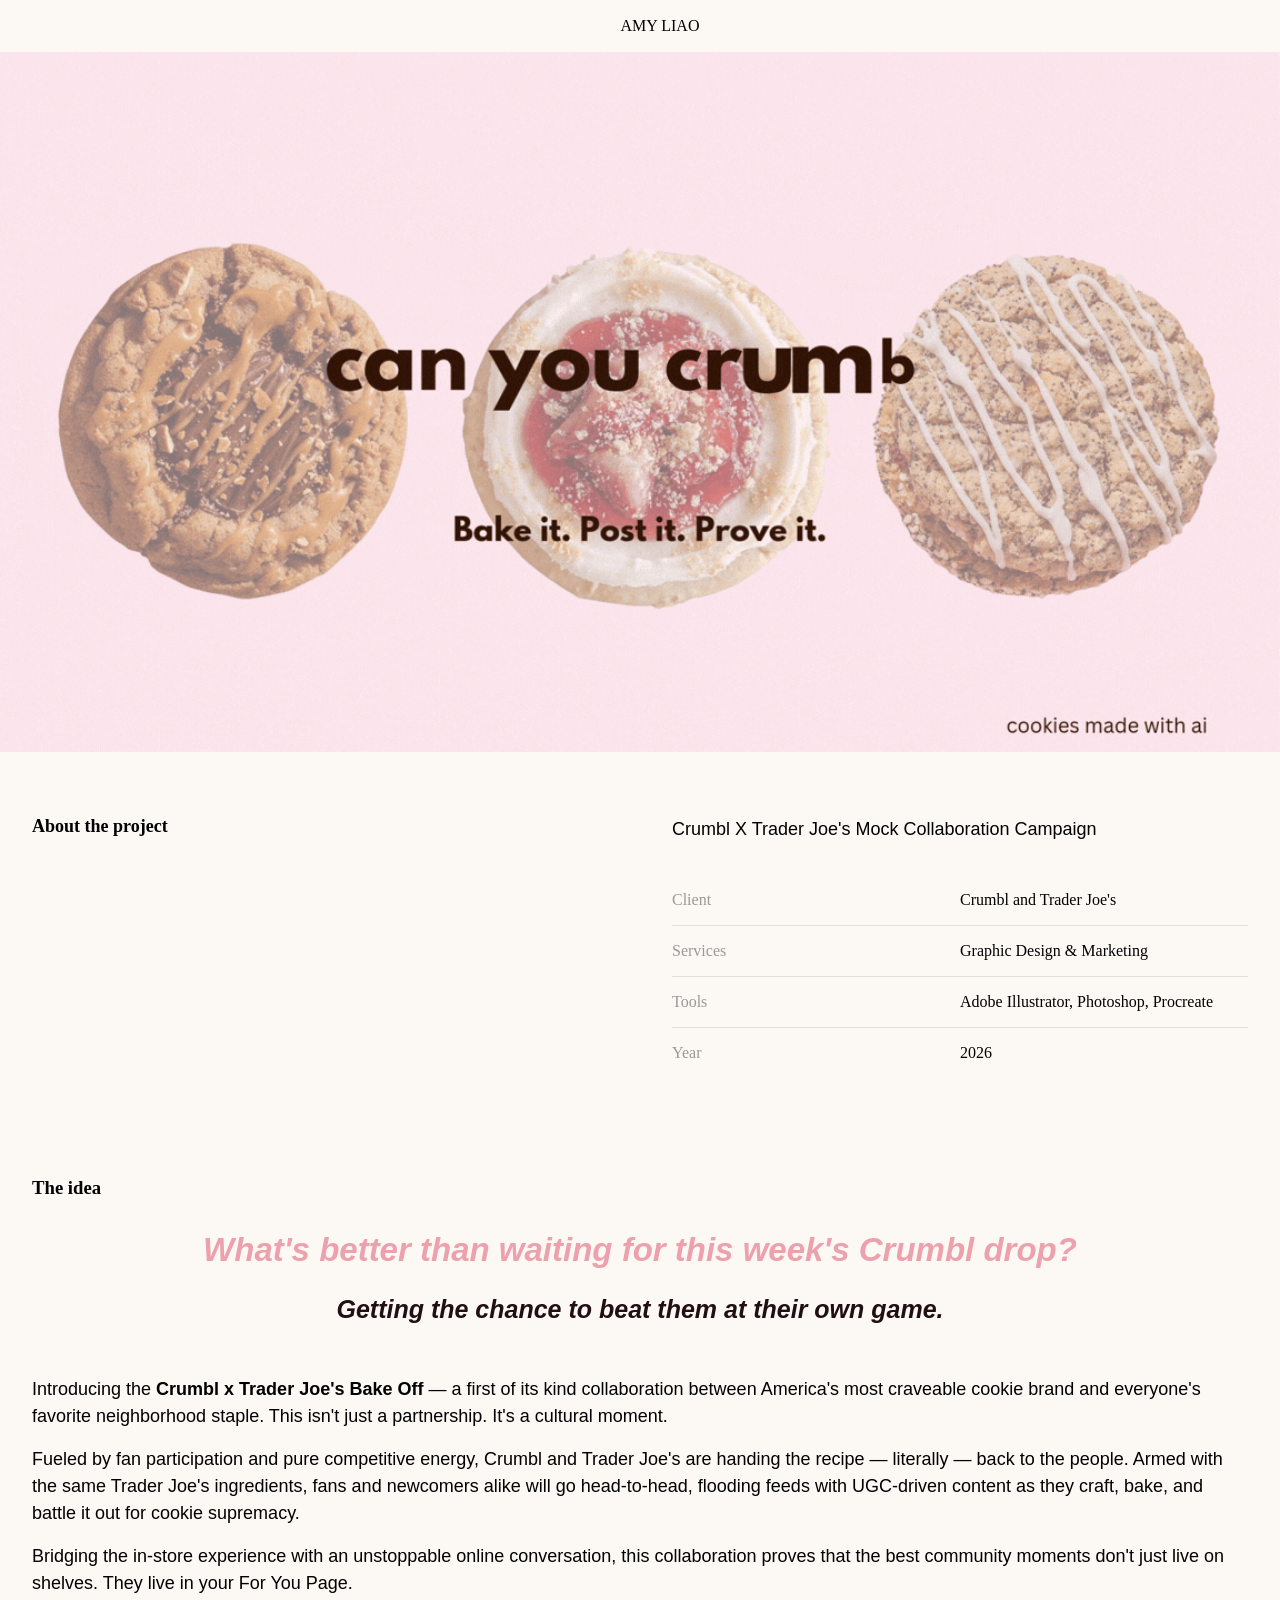
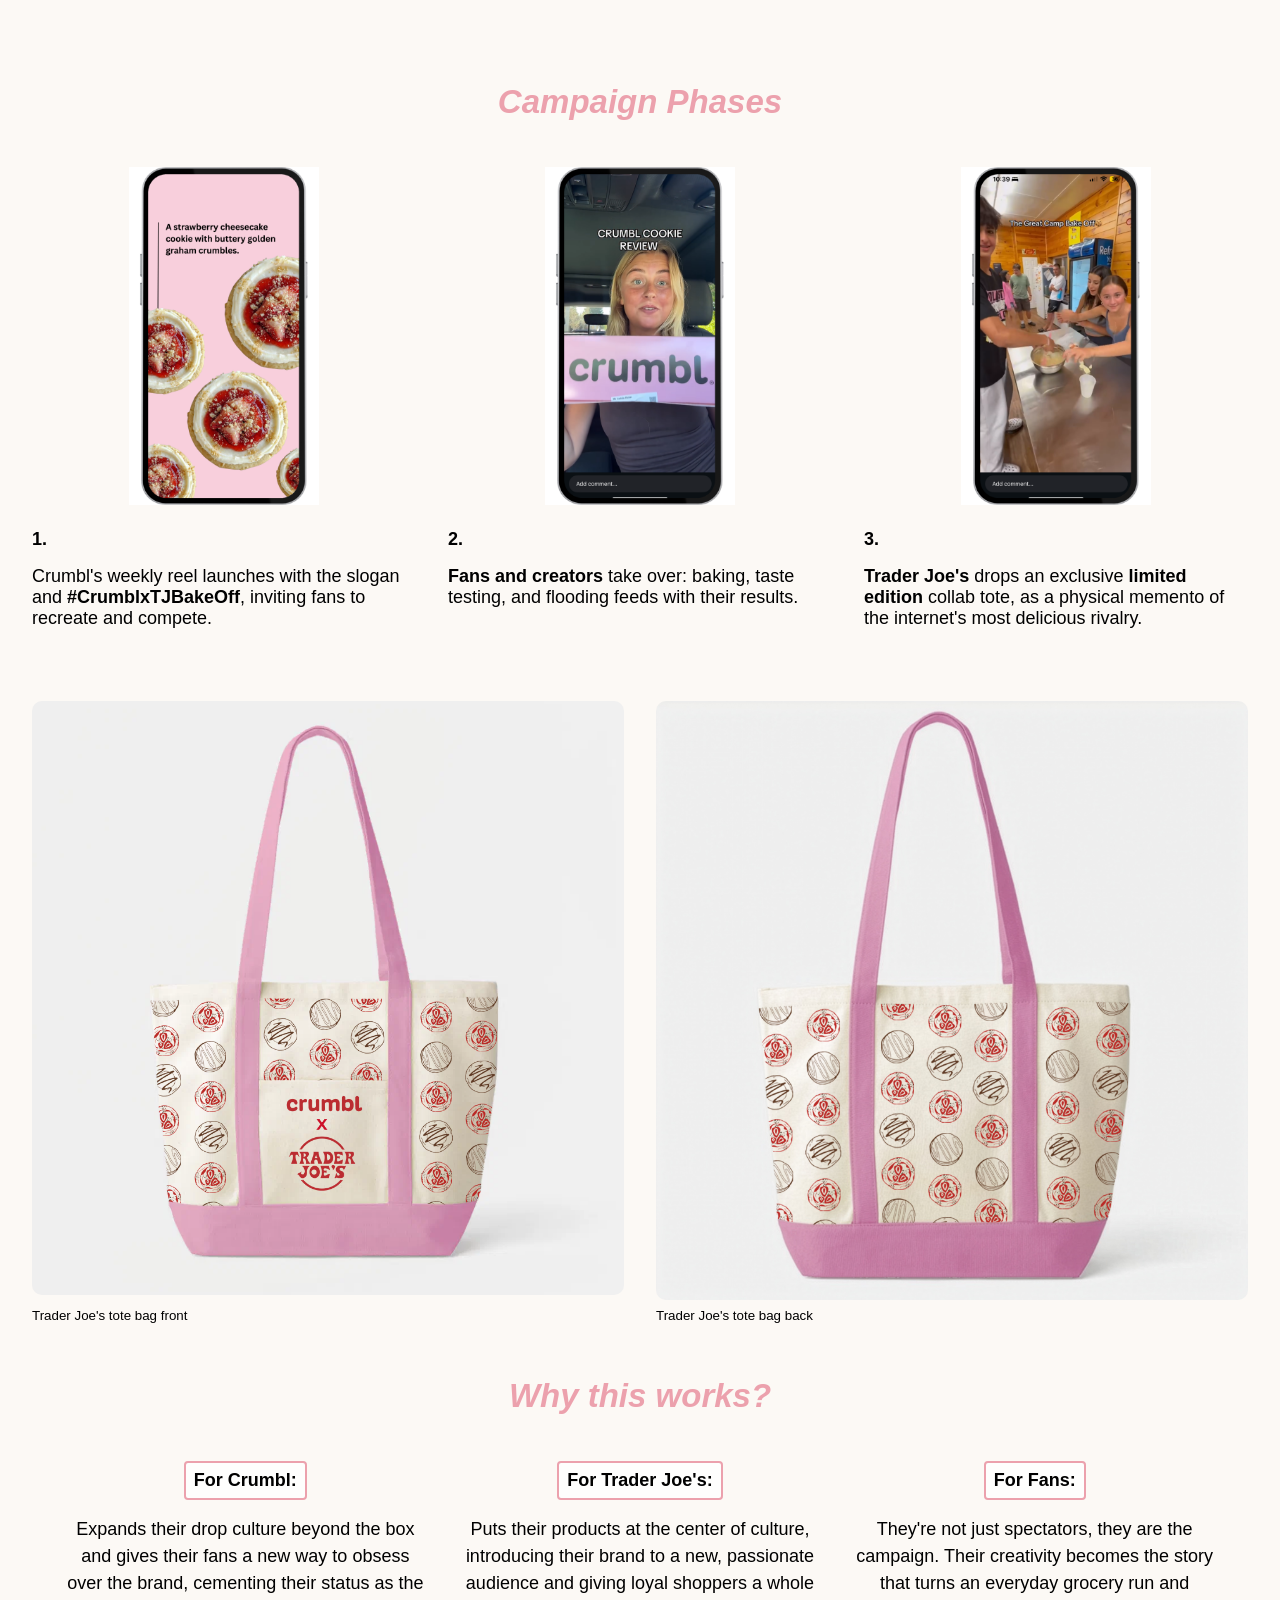
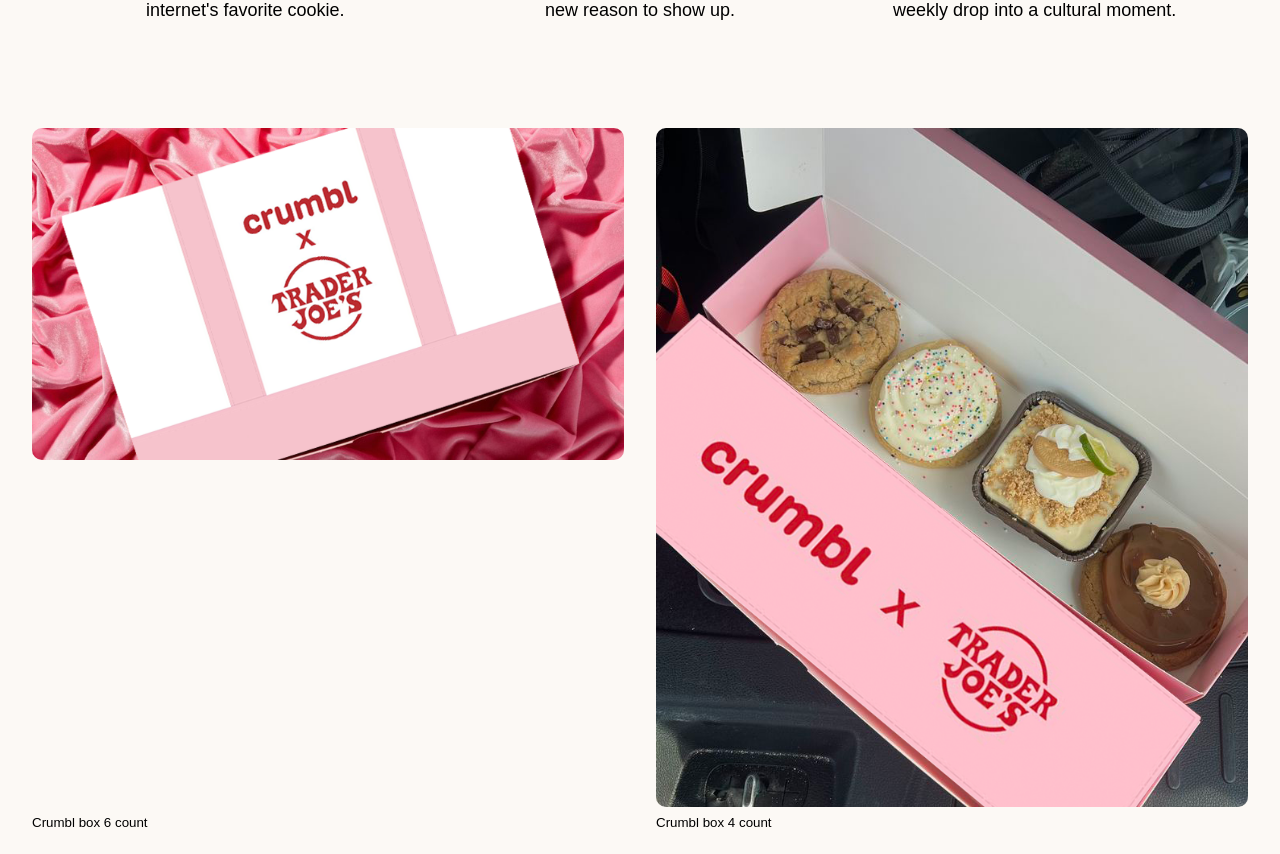
==== commit 11fc0ce6: "up" ====
--- a/crumbl x tj.html
+++ b/crumbl x tj.html
@@ -9,9 +9,10 @@
 <body>
     <nav class="nav">
             <ul>
-                <li><a href="index.html">AMY LIAO</a></li>
+                <li><a href="home.html">AMY LIAO</a></li>
+                <!--<li><a href="index.html">AMY LIAO</a></li>
                 <li><a href="intro.html">INTRO</a></li>
-                <li><a href="work.html">WORK</a></li>
+                <li><a href="work.html">WORK</a></li>-->
             </ul>
     </nav>
 
--- a/style.css
+++ b/style.css
@@ -643,19 +643,6 @@
     .workblocks {
         grid-template-columns: repeat(2, 1fr);
     }
-}
-
-/* Responsive: 1 column on mobile 
-@media (max-width: 520px) {
-    .workblocks {
-        grid-template-columns: 1fr;
-        gap: 1em;
-        padding: 1rem;
-    }
-}
-*/
-
-
-
-
-
+} */
+
+/* home.html code below*/
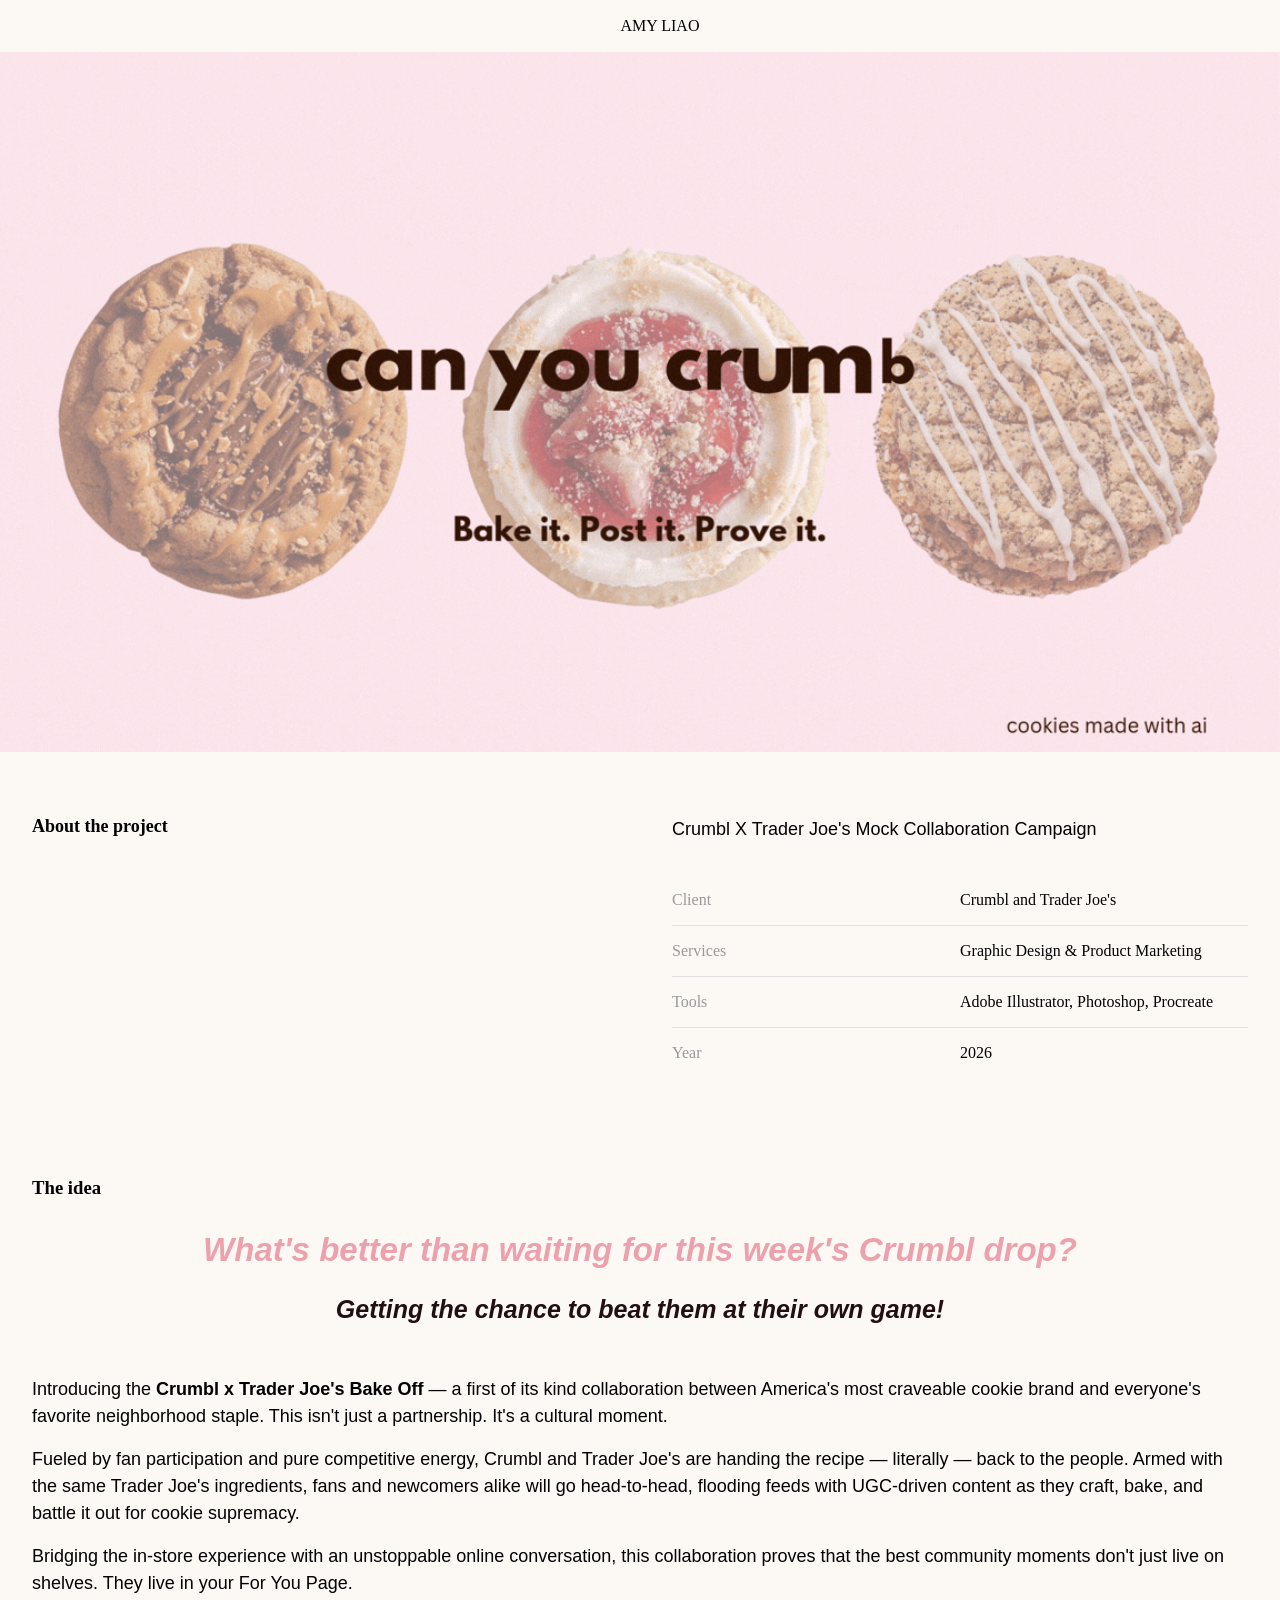
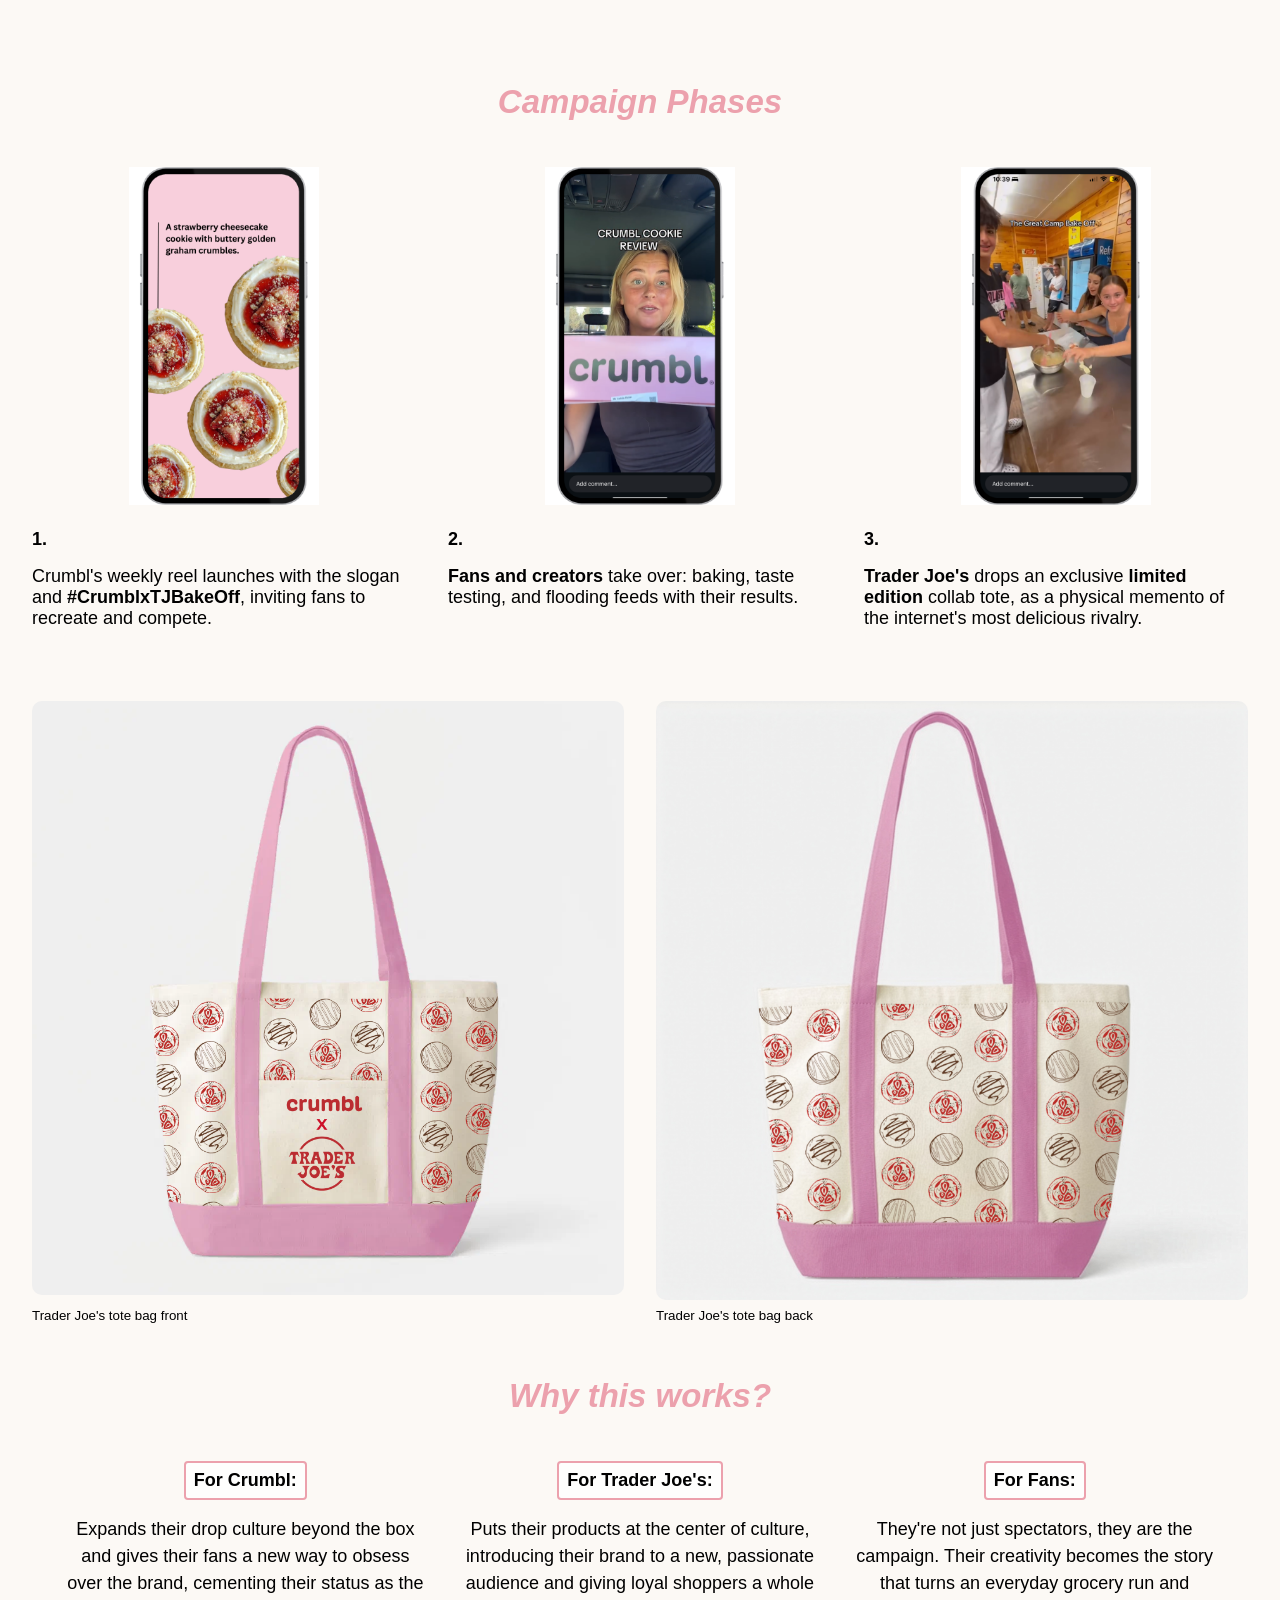
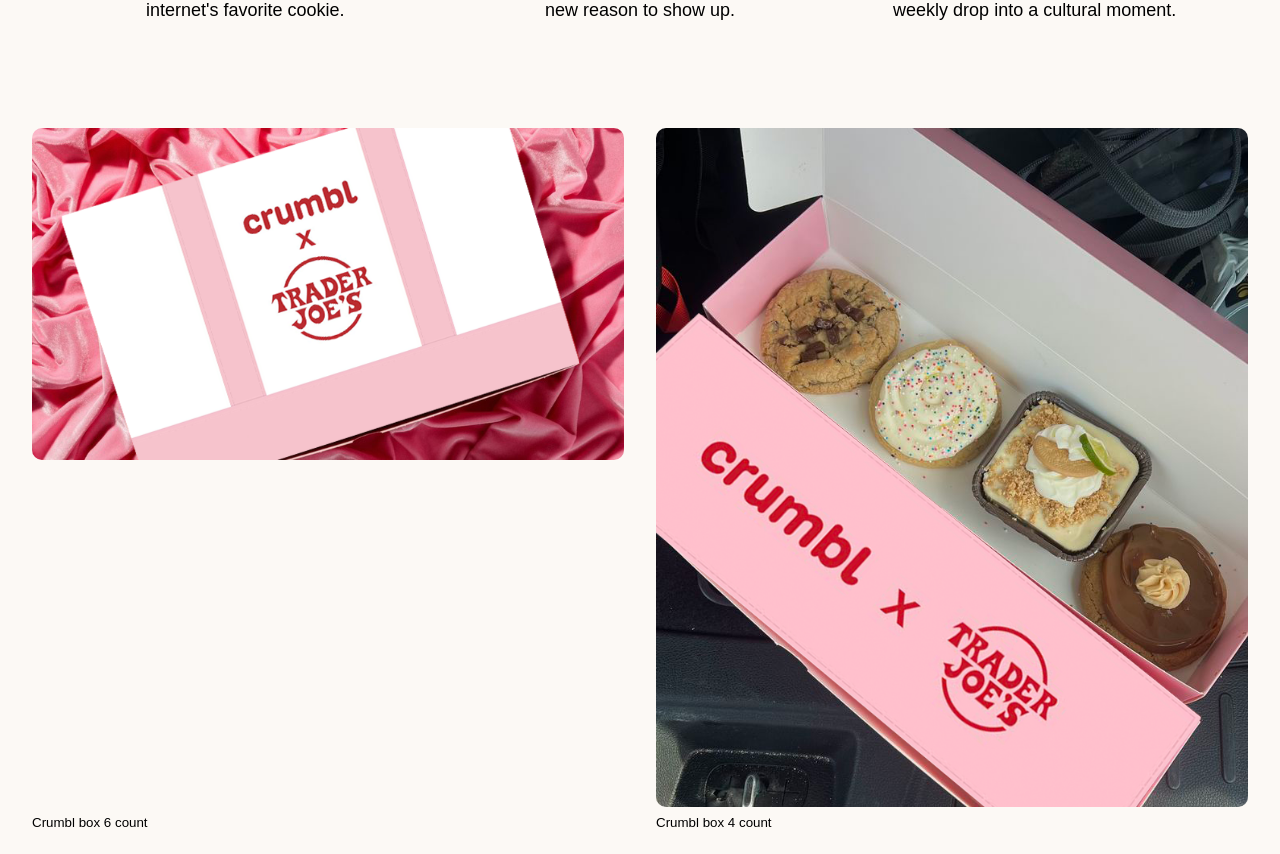
==== commit 7367bb20: "up" ====
--- a/crumbl x tj.html
+++ b/crumbl x tj.html
@@ -35,7 +35,7 @@
                 </div>
                 <div class="detail-row">
                     <span class="detail-label">Services</span>
-                    <span class="detail-value">Graphic Design & Marketing </span>
+                    <span class="detail-value">Graphic Design & Product Marketing </span>
                 </div>
                 <div class="detail-row">
                     <span class="detail-label">Tools</span>
@@ -55,7 +55,7 @@
              <p><strong><i> What's better than waiting for this week's Crumbl drop? </i></p> </strong>
         </div>
         <div class="subline2"> 
-             <p><strong><i> Getting the chance to beat them at their own game. </i></p> </strong>
+             <p><strong><i> Getting the chance to beat them at their own game! </i></p> </strong>
         </div>
         <p>Introducing the <strong>Crumbl x Trader Joe's Bake Off</strong>  — a first of its kind collaboration between America's most craveable cookie brand and everyone's favorite neighborhood staple. This isn't just a partnership. It's a cultural moment. </p>
         <p> Fueled by fan participation and pure competitive energy, Crumbl and Trader Joe's are handing the recipe — literally — back to the people. Armed with the same Trader Joe's ingredients, fans and newcomers alike will go head-to-head, flooding feeds with UGC-driven content as they craft, bake, and battle it out for cookie supremacy. </p>
--- a/style.css
+++ b/style.css
@@ -24,13 +24,18 @@
     /* no fixed width/height here; the inner <img> will be constrained to the content column */
 }
 
-.hero-image img {
+.hero-image img,
+.hero-image video {
     display: block;
     /* Fill the available width (no 9rem gutters) and stay responsive */
     width: 100%;
     max-width: 100%;
     height: auto;
     margin: 0 auto;
+}
+
+.hero-image {
+    overflow: hidden;
 }
 
 
@@ -50,6 +55,51 @@
     margin: 0 auto;
 }
 
+.advideo p {
+    font-size: 14px;
+}
+
+.TT-phase {
+    display: grid;
+    grid-template-columns: repeat(3, 1fr);
+    padding-left: 4rem;
+    padding-right: 4rem;
+    width: 100%;
+    /* constrain width similar to other sections by respecting padding on body */
+    box-sizing: border-box;
+}
+
+/* per-step spacing for campaign phase videos */
+.TT-step {
+    padding: 0.5rem;
+}
+
+/* size videos inside each step so they don't dominate the layout */
+.TT-step video {
+    width: 100%;      /* fill step width */
+    max-width: 100%;
+    height: auto;
+    display: block;
+    margin: 0 auto 1rem; /* center and add spacing below */
+    object-fit: contain;
+}
+
+/* Campaign Phases section: mobile friendly 1-column rows */
+@media (max-width: 768px) {
+    .TT-phase {
+        grid-template-columns: 1fr;
+        gap: 1rem;
+        padding-left: 0rem;
+        padding-right: 0rem;
+    }
+
+    .TT-step video {
+        width: 100%;
+        height: auto;
+    }
+}
+
+
 
 
 .header {
@@ -79,6 +129,11 @@
 .bio p {
     font-size: 16px;
     line-height: 1.5;
+}
+
+.bio img {
+    max-width: 100%;
+    height: auto;
 }
 
 /* Two-column layout for bio-column: h2 left, p right */
@@ -534,7 +589,7 @@
     padding-left: 2rem;
 }
 
-/* Responsive: stack campaign steps vertically on mobile */
+/* Responsive: stack steps vertically on mobile */
 @media (max-width: 768px) {
     /* Campaign Phases section */
     .campaign-phase {
@@ -646,3 +701,81 @@
 } */
 
 /* home.html code below*/
+.project-title {
+    font-size: 35px;
+    padding-top: 2rem;
+    padding-left: 2rem;
+    padding-right: 2rem;
+    padding-bottom: 2rem;
+    text-align: center;
+}
+
+.carousel-container {
+    display: grid;
+    grid-template-columns: repeat(3, 1fr);
+    gap: 2rem;
+    padding-left: 2rem;
+    padding-right: 2rem;
+    padding-bottom: 2rem;
+    /* constrain width similar to other sections by respecting padding on body */
+    box-sizing: border-box;
+    
+}
+
+/* size images inside each step so they don't dominate the layout */
+.carousel-track img {
+    width: 100%;      /* fill step width */
+    height: auto;
+    max-width: 190px; /* limit to a reasonable size */
+    display: block;
+    margin: 0 auto 1rem; /* center and add spacing below */
+    object-fit: contain;
+}
+
+.carousel-track p {
+    padding-left: 2.5rem;
+}
+
+.cookie-lineup img {
+    max-width: 100%;
+}
+
+.crumbl-project {
+    background-image: url('home_visuals/crumblbackground3.png');
+    background-size:contain;
+    background-position: center;
+    background-repeat: no-repeat;
+   
+}
+
+.crumbl-project img {
+    max-width: 100%;
+}
+
+.end-card {
+    background-image: url('home_visuals/grass.png');
+    background-size: contain;
+    background-position: center;
+    background-repeat: no-repeat;
+    min-height: 700px;
+    width: 100%;
+    display: block;
+}
+
+/* If you'd like the end-card to match the image width of hero image style: */
+.end-card img {
+    max-width: 100%;
+    height: auto;
+}
+
+.LS-project {
+    background-image: url('home_visuals/LSbackground.png');
+    background-size:contain;
+    background-position: center;
+    background-repeat: no-repeat;
+    min-height: 400px;
+}
+
+.LS-project img {
+    max-width: 100%;
+}
